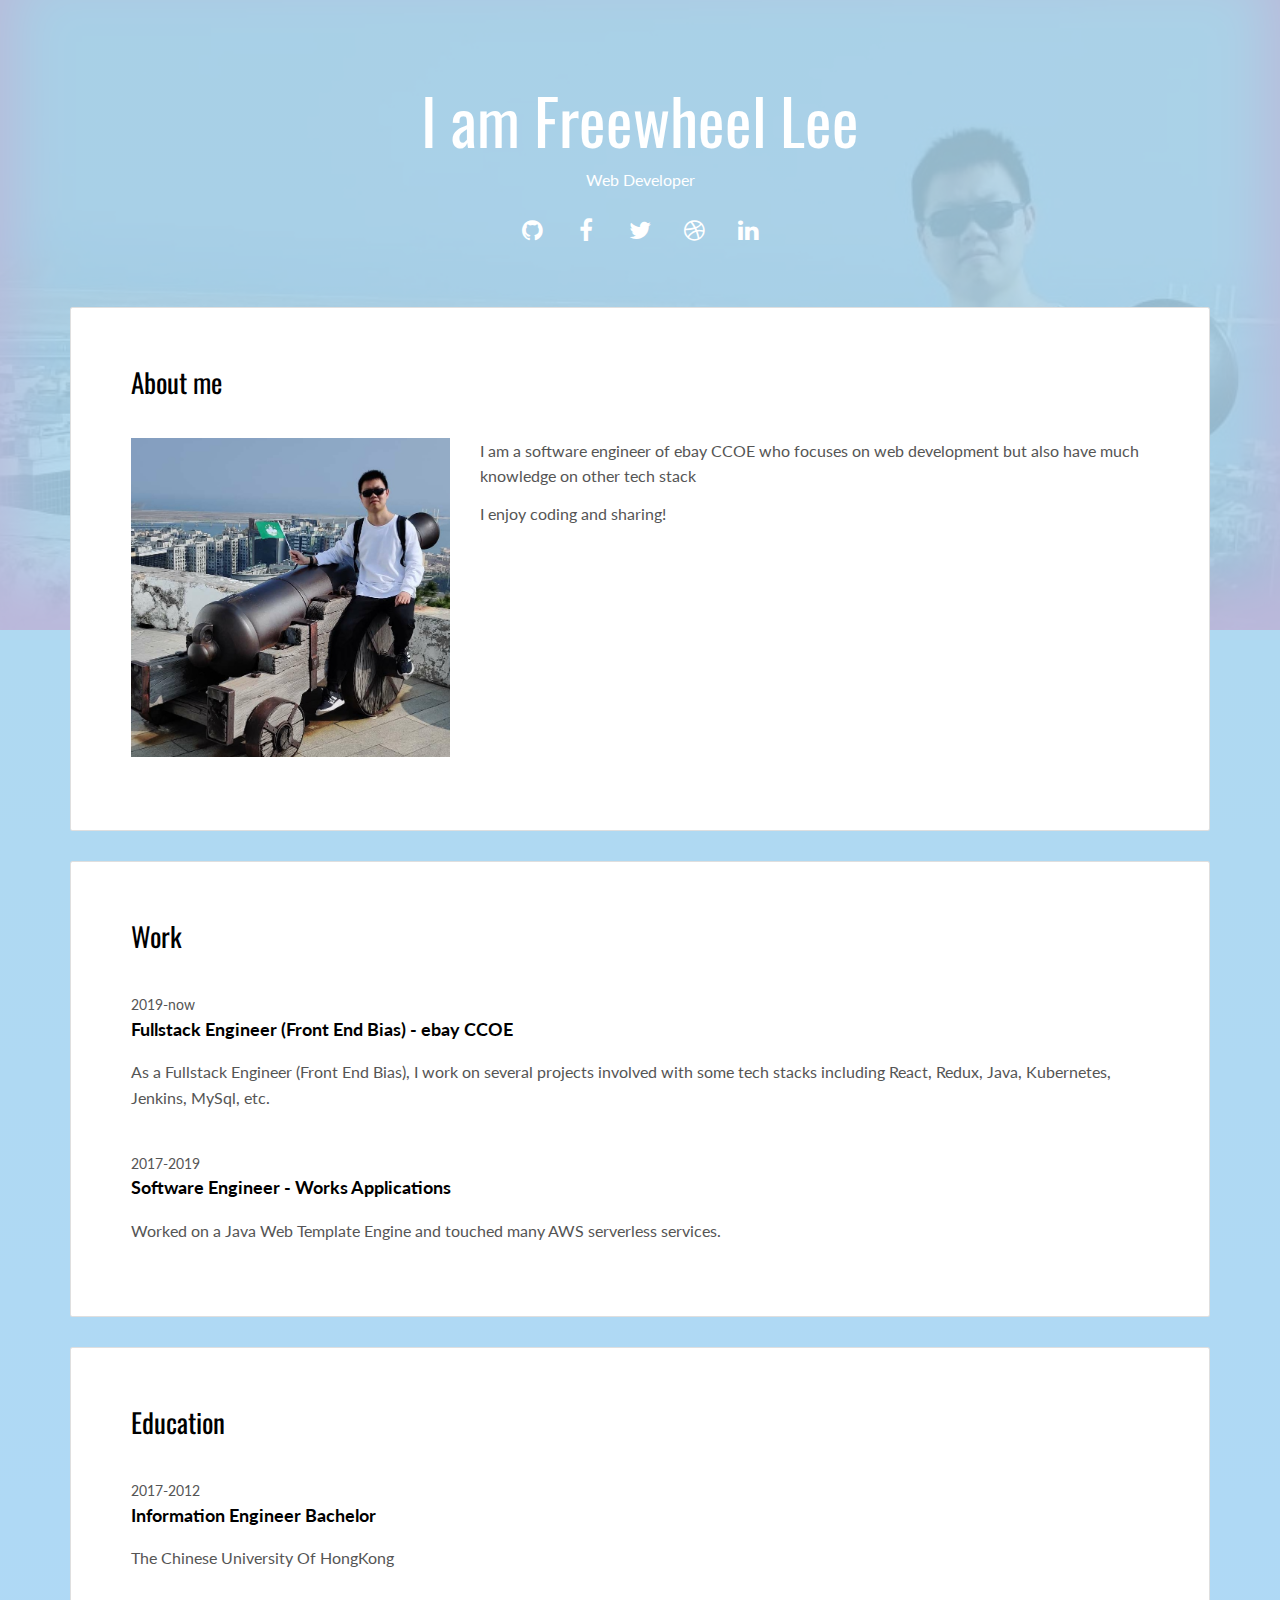
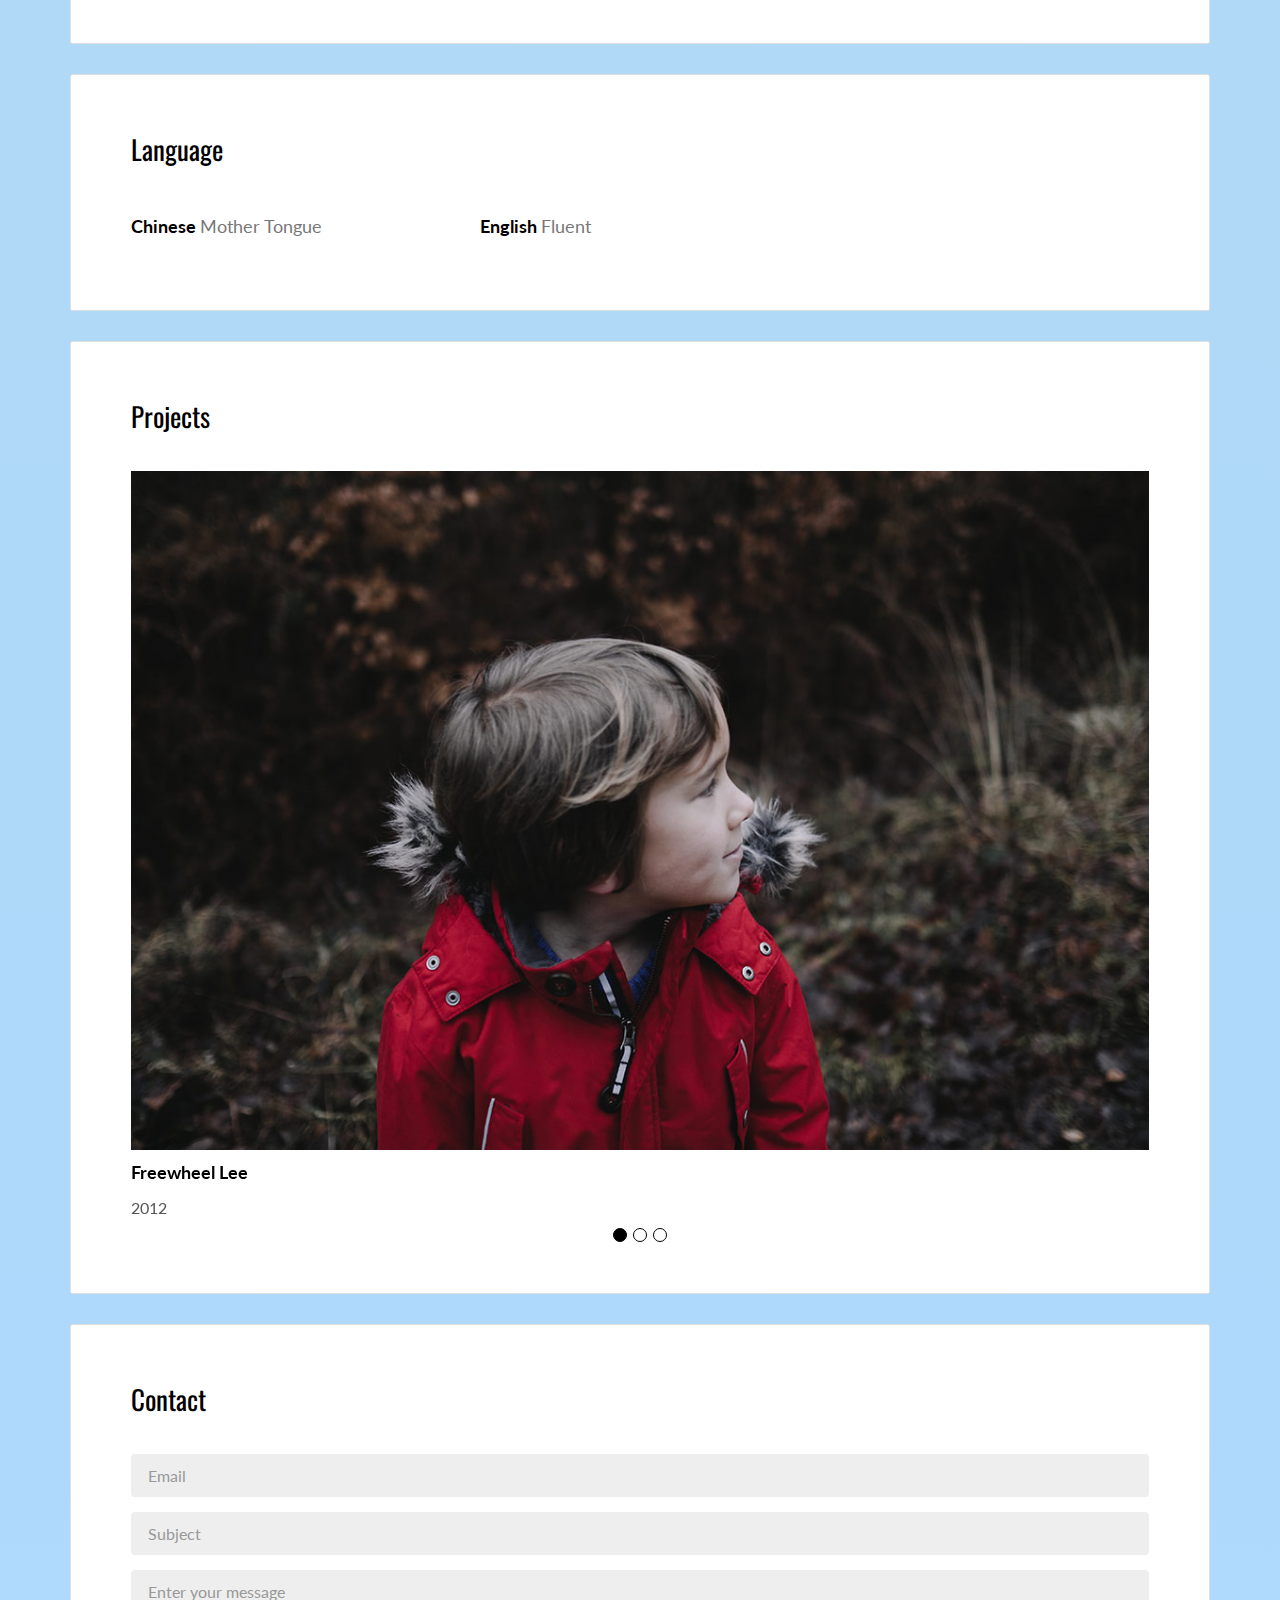
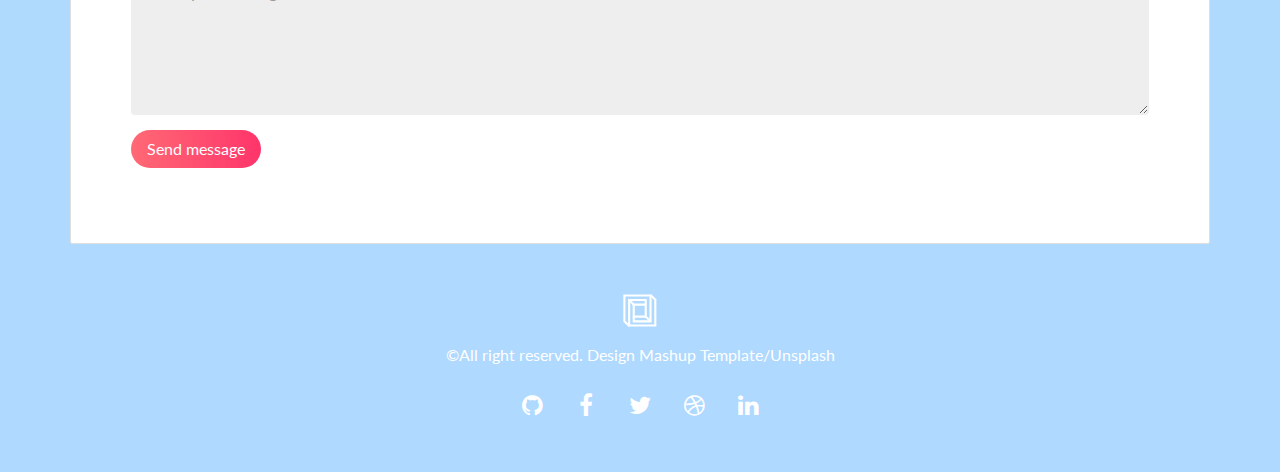
==== index.html @ faa3e353 "use new tempalte" ====
<!DOCTYPE html>
<html lang="en">

<head>
  <meta charset="UTF-8">
  <meta content="IE=edge" http-equiv="X-UA-Compatible">
  <meta content="width=device-width,initial-scale=1" name="viewport">
  <meta content="description" name="description">
  <meta name="google" content="notranslate" />

  <!-- Disable tap highlight on IE -->
  <meta name="msapplication-tap-highlight" content="no">

  <link rel="apple-touch-icon" sizes="180x180" href="assets/apple-icon-180x180.png">
  <link href="./assets/favicon.ico" rel="icon">

  <title>Freewheel Lee</title>

<link href="main.d8e0d294.css" rel="stylesheet"></head>

<body class="">

<!-- Add your content of header -->
<div class="background-color-layer" style="background-image: url('assets/images/img-01.jpg')"></div>
<main class="content-wrapper">
  <header class="white-text-container section-container">
    <div class="text-center">
      <h1>I am Freewheel Lee</h1>
      <p>Web Developer</p>
      <p>
        <a class="fa-icon fa-icon-2x" href="https://github.com/freewheel70" target="_blank" title="github">
          <i class="fa fa-github"></i>
        </a>
        <a class="fa-icon fa-icon-2x" href="https://facebook.com/" target="_blank" title="">
          <i class="fa fa-facebook"></i>
        </a>
        <a class="fa-icon fa-icon-2x" href="https://twitter.com/" target="_blank" title="">
          <i class="fa fa-twitter"></i>
        </a>
        <a class="fa-icon fa-icon-2x" href="https://dribbble.com/" target="_blank" title="">
          <i class="fa fa-dribbble"></i>
        </a>
        <a class="fa-icon fa-icon-2x" href="https://www.linkedin.com/" target="_blank" title="">
          <i class="fa fa-linkedin"></i>
        </a>
      </p>
    </div>
  </header>



<!-- Add your site or app content here -->

 <div class="container">
   <div class="row">
     <div class="col-xs-12">

        <div class="card">
          <div class="card-block">
            <h2>About me</h2>
            <div class="row">
              <div class="col-md-4">
                <p><img src="assets/images/img-01.jpg" class="img-responsive" alt=""></p>
              </div>
              <div class="col-md-8">

              <p>I am a software engineer of ebay CCOE who focuses on web development but also have much knowledge on other tech stack</p>
              <p>I enjoy coding and sharing!</p>

              </div>
            </div>
          </div>
        </div>

        <div class="card hide">
          <div class="card-block">
            <h2>Projects</h2>
            <div class="row">
              <div class="col-md-4">
                <img src="assets/images/img-02.jpg" class="img-responsive" alt="">
                <h3 class="h5">Amelia App</h3>
                <p>June 2017</p>
              </div>
              <div class="col-md-4">
                <img src="assets/images/img-03.jpg" class="img-responsive" alt="">
                <h3 class="h5">Portland</h3>
                <p>March 2017</p>
              </div>
              <div class="col-md-4">
                <img src="assets/images/img-04.jpg" class="img-responsive" alt="">
                <h3 class="h5">Denz for Nilon</h3>
                <p>Jan 2017</p>
              </div>
            </div>
          </div>
        </div>

        <div class="card">
          <div class="card-block">
            <h2>Work</h2>
            <div class="work-experience">
              <small class="date">2019-now</small>
              <h3 class="h5 date-title">Fullstack Engineer (Front End Bias) - <a href="https://www.ebayinc.com/" title="Ebay CCOE">ebay CCOE</a></h3>

              <p>As a Fullstack Engineer (Front End Bias), I work on several projects involved with some tech stacks including React, Redux, Java, Kubernetes, Jenkins, MySql, etc.</p>
            </div>

            <div class="work-experience">
              <small class="date">2017-2019</small>
              <h3 class="h5 date-title">Software Engineer - <a href="https://www.worksap.com/" title="">Works Applications</a></h3>

              <p>Worked on a Java Web Template Engine and touched many AWS serverless services.</p>
            </div>
          </div>
        </div>


        <div class="card">
          <div class="card-block">
            <h2>Education</h2>
            <div class="row">
              <div class="col-md-4">
                <div class="education-experience">
                  <small class="date">2017-2012</small>
                  <h3 class="h5 date-title">Information Engineer Bachelor</h3>
                  <p>The Chinese University Of HongKong</p>
                </div>
              </div>

            </div>
          </div>
        </div>

        <div class="card">
          <div class="card-block">
            <h2>Language</h2>
            <div class="row">
              <div class="col-md-4">
                <div class="language-experience">
                  <h3 class="h5">Chinese  <small>Mother Tongue</small></h3>
                </div>
              </div>
              <div class="col-md-4">
                <div class="language-experience">
                  <h3 class="h5">English  <small>Fluent</small></h3>
                </div>
              </div>
            </div>
          </div>
        </div>

        <div class="card">
          <div class="card-block">
            <h2>Projects</h2>
            <div id="carousel-example-generic" class="carousel slide" data-ride="carousel">


            <!-- Wrapper for slides -->
            <div class="carousel-inner" role="listbox">
              <div class="item active">
                <img src="assets/images/img-05.jpg" class="img-responsive" alt="...">
                <div class="carousel-caption">
                  <h3 class="h5">Freewheel Lee</h3>
                  <p>2012</p>
                </div>
              </div>
              <div class="item">
                <img src="assets/images/img-06.jpg" class="img-responsive" alt="...">
                <div class="carousel-caption">
                  <h3 class="h5">Freewheel Lee</h3>
                  <p>2017</p>
                </div>
              </div>

              <div class="item">
                <img src="assets/images/img-08.jpg" class="img-responsive" alt="...">
                <div class="carousel-caption">
                  <h3 class="h5">Freewheel Lee</h3>
                  <p>2019</p>
                </div>
              </div>
            </div>

            <!-- Indicators -->
            <ol class="carousel-indicators">
              <li data-target="#carousel-example-generic" data-slide-to="0" class="active"></li>
              <li data-target="#carousel-example-generic" data-slide-to="1"></li>
              <li data-target="#carousel-example-generic" data-slide-to="2"></li>
            </ol>

          </div>
          </div>
        </div>

        <div class="card hidden">
          <div class="card-block">
            <h2>Social Network</h2>
            <div class="row">
              <div class="col-md-3">
                <p class="social-buttons"><a href="https://twitter.com/" title=""><span class="social-round-icon fa-icon"><i class="fa fa-twitter"></i></span>None</a></p>
              </div>
              <div class="col-md-3">
                <p class="social-buttons"><a href="https://www.linkedin.com/" title=""><span class="social-round-icon fa-icon"><i class="fa fa-linkedin"></i></span>None</a></p>
              </div>
              <div class="col-md-3">
                <p class="social-buttons"><a href="https://dribbble.com/" title=""><span class="social-round-icon fa-icon"><i class="fa fa-dribbble"></i></span>None</a></p>
              </div>
            </div>
          </div>
        </div>

        <div class="card">
          <div class="card-block">
            <h2>Contact</h2>
            <form action="" class="reveal-content">
              <div class="form-group">
                <input type="email" class="form-control" id="email" placeholder="Email">
              </div>
              <div class="form-group">
                <input type="text" class="form-control" id="subject" placeholder="Subject">
              </div>
              <div class="form-group">
                <textarea class="form-control" rows="5" placeholder="Enter your message"></textarea>
              </div>
              <div class="form-group">
                <button type="submit" class=" btn btn-primary">Send message</button>
              </div>
            </form>
          </div>
        </div>

     </div>
   </div>
 </div>

</main>
<footer class="footer-container white-text-container text-center">
  <div class="container">
    <div class="row">
      <div class="col-xs-12">
        <p><img src="assets/images/mashup-icon.svg" alt=""></p>

        <p>©All right reserved. Design <a href="http://www.mashup-template.com/" title="Create website with free html template">Mashup Template</a>/<a href="https://unsplash.com/" title="Beautiful Free Images">Unsplash</a></p>
        <p>
          <a class="fa-icon fa-icon-2x" href="https://github.com/freewheel70" target="_blank" title="github">
            <i class="fa fa-github"></i>
          </a>
          <a class="fa-icon fa-icon-2x" href="https://facebook.com/" title="" target="_blank">
            <i class="fa fa-facebook"></i>
          </a>
          <a class="fa-icon fa-icon-2x" href="https://twitter.com/" title="" target="_blank">
            <i class="fa fa-twitter"></i>
          </a>
          <a class="fa-icon fa-icon-2x" href="https://dribbble.com/" title="" target="_blank">
            <i class="fa fa-dribbble"></i>
          </a>
          <a class="fa-icon fa-icon-2x" href="https://www.linkedin.com/" title="" target="_blank">
            <i class="fa fa-linkedin"></i>
          </a>
        </p>
      </div>
    </div>
  </div>
</footer>

<script>
  document.addEventListener("DOMContentLoaded", function (event) {
     scrollRevelation('.card');
  });
</script>
<!-- Google Analytics: change UA-XXXXX-X to be your site's ID

<script>
  (function (i, s, o, g, r, a, m) {
    i['GoogleAnalyticsObject'] = r; i[r] = i[r] || function () {
      (i[r].q = i[r].q || []).push(arguments)
    }, i[r].l = 1 * new Date(); a = s.createElement(o),
      m = s.getElementsByTagName(o)[0]; a.async = 1; a.src = g; m.parentNode.insertBefore(a, m)
  })(window, document, 'script', '//www.google-analytics.com/analytics.js', 'ga');
  ga('create', 'UA-XXXXX-X', 'auto');
  ga('send', 'pageview');
</script>

--><script type="text/javascript" src="main.bc58148c.js"></script></body>

</html>
---- main.d8e0d294.css ----
@import url(https://fonts.googleapis.com/css?family=Lato:400,700|Oswald);
@import url(https://maxcdn.bootstrapcdn.com/font-awesome/4.7.0/css/font-awesome.min.css);

/*!
 * Bootstrap v3.3.7 (http://getbootstrap.com)
 * Copyright 2011-2016 Twitter, Inc.
 * Licensed under MIT (https://github.com/twbs/bootstrap/blob/master/LICENSE)
 */
/*! normalize.css v3.0.3 | MIT License | github.com/necolas/normalize.css */
html {
    font-family: sans-serif;
    -ms-text-size-adjust: 100%;
    -webkit-text-size-adjust: 100%
}

body {
    margin: 0
}

article, aside, details, figcaption, figure, footer, header, hgroup, main, menu, nav, section, summary {
    display: block
}

audio, canvas, progress, video {
    display: inline-block;
    vertical-align: baseline
}

audio:not([controls]) {
    display: none;
    height: 0
}

[hidden], template {
    display: none
}

a {
    background-color: transparent
}

a:active, a:hover {
    outline: 0
}

abbr[title] {
    border-bottom: 1px dotted
}

b, strong {
    font-weight: 700
}

dfn {
    font-style: italic
}

h1 {
    font-size: 2em;
    margin: .67em 0
}

mark {
    background: #ff0;
    color: #000
}

small {
    font-size: 80%
}

sub, sup {
    font-size: 75%;
    line-height: 0;
    position: relative;
    vertical-align: baseline
}

sup {
    top: -.5em
}

sub {
    bottom: -.25em
}

img {
    border: 0
}

svg:not(:root) {
    overflow: hidden
}

figure {
    margin: 1em 40px
}

hr {
    box-sizing: content-box;
    height: 0
}

pre {
    overflow: auto
}

code, kbd, pre, samp {
    font-family: monospace, monospace;
    font-size: 1em
}

button, input, optgroup, select, textarea {
    color: inherit;
    font: inherit;
    margin: 0
}

button {
    overflow: visible
}

button, select {
    text-transform: none
}

button, html input[type=button], input[type=reset], input[type=submit] {
    -webkit-appearance: button;
    cursor: pointer
}

button[disabled], html input[disabled] {
    cursor: default
}

button::-moz-focus-inner, input::-moz-focus-inner {
    border: 0;
    padding: 0
}

input {
    line-height: normal
}

input[type=checkbox], input[type=radio] {
    box-sizing: border-box;
    padding: 0
}

input[type=number]::-webkit-inner-spin-button, input[type=number]::-webkit-outer-spin-button {
    height: auto
}

input[type=search] {
    -webkit-appearance: textfield;
    box-sizing: content-box
}

input[type=search]::-webkit-search-cancel-button, input[type=search]::-webkit-search-decoration {
    -webkit-appearance: none
}

fieldset {
    border: 1px solid silver;
    margin: 0 2px;
    padding: .35em .625em .75em
}

textarea {
    overflow: auto
}

optgroup {
    font-weight: 700
}

table {
    border-collapse: collapse;
    border-spacing: 0
}

td, th {
    padding: 0
}

/*! Source: https://github.com/h5bp/html5-boilerplate/blob/master/src/css/main.css */
@media print {
    *, :after, :before {
        background: transparent !important;
        color: #000 !important;
        box-shadow: none !important;
        text-shadow: none !important
    }

    a, a:visited {
        text-decoration: underline
    }

    a[href]:after {
        content: " (" attr(href) ")"
    }

    abbr[title]:after {
        content: " (" attr(title) ")"
    }

    a[href^="#"]:after, a[href^="javascript:"]:after {
        content: ""
    }

    blockquote, pre {
        border: 1px solid #999;
        page-break-inside: avoid
    }

    thead {
        display: table-header-group
    }

    img, tr {
        page-break-inside: avoid
    }

    img {
        max-width: 100% !important
    }

    h2, h3, p {
        orphans: 3;
        widows: 3
    }

    h2, h3 {
        page-break-after: avoid
    }

    .navbar {
        display: none
    }

    .btn > .caret, .dropup > .btn > .caret {
        border-top-color: #000 !important
    }

    .label {
        border: 1px solid #000
    }

    .table {
        border-collapse: collapse !important
    }

    .table td, .table th {
        background-color: #fff !important
    }

    .table-bordered td, .table-bordered th {
        border: 1px solid #ddd !important
    }
}

*, :after, :before {
    -webkit-box-sizing: border-box;
    -moz-box-sizing: border-box;
    box-sizing: border-box
}

html {
    font-size: 10px;
    -webkit-tap-highlight-color: transparent
}

body {
    font-family: Lato, Helvetica, Arial, sans-serif;
    font-size: 16px;
    line-height: 1.58;
    color: #555;
    background-color: #fff
}

button, input, select, textarea {
    font-family: inherit;
    font-size: inherit;
    line-height: inherit
}

a {
    color: #ff0060;
    text-decoration: none
}

a:focus, a:hover {
    color: #b30043;
    text-decoration: underline
}

a:focus {
    outline: 5px auto -webkit-focus-ring-color;
    outline-offset: -2px
}

figure {
    margin: 0
}

img {
    vertical-align: middle
}

.img-responsive {
    display: block;
    max-width: 100%;
    height: auto
}

.img-rounded {
    border-radius: 6px
}

.img-thumbnail {
    padding: 4px;
    line-height: 1.58;
    background-color: #fff;
    border: 1px solid #ddd;
    border-radius: 4px;
    -webkit-transition: all .2s ease-in-out;
    -o-transition: all .2s ease-in-out;
    transition: all .2s ease-in-out;
    display: inline-block;
    max-width: 100%;
    height: auto
}

.img-circle {
    border-radius: 50%
}

hr {
    margin-top: 25px;
    margin-bottom: 25px;
    border: 0;
    border-top: 1px solid #eee
}

.sr-only {
    position: absolute;
    width: 1px;
    height: 1px;
    margin: -1px;
    padding: 0;
    overflow: hidden;
    clip: rect(0, 0, 0, 0);
    border: 0
}

.sr-only-focusable:active, .sr-only-focusable:focus {
    position: static;
    width: auto;
    height: auto;
    margin: 0;
    overflow: visible;
    clip: auto
}

[role=button] {
    cursor: pointer
}

.h1, .h2, .h3, .h4, .h5, .h6, h1, h2, h3, h4, h5, h6 {
    font-family: Oswald, Helvetica, Arial, sans-serif;
    font-weight: 400;
    line-height: 1.1;
    color: #000
}

.h1 .small, .h1 small, .h2 .small, .h2 small, .h3 .small, .h3 small, .h4 .small, .h4 small, .h5 .small, .h5 small, .h6 .small, .h6 small, h1 .small, h1 small, h2 .small, h2 small, h3 .small, h3 small, h4 .small, h4 small, h5 .small, h5 small, h6 .small, h6 small {
    font-weight: 400;
    line-height: 1;
    color: #777
}

.h1, .h2, .h3, h1, h2, h3 {
    margin-top: 25px;
    margin-bottom: 12.5px
}

.h1 .small, .h1 small, .h2 .small, .h2 small, .h3 .small, .h3 small, h1 .small, h1 small, h2 .small, h2 small, h3 .small, h3 small {
    font-size: 65%
}

.h4, .h5, .h6, h4, h5, h6 {
    margin-top: 12.5px;
    margin-bottom: 12.5px
}

.h4 .small, .h4 small, .h5 .small, .h5 small, .h6 .small, .h6 small, h4 .small, h4 small, h5 .small, h5 small, h6 .small, h6 small {
    font-size: 75%
}

.h1, h1 {
    font-size: 63px
}

.h2, h2 {
    font-size: 27px
}

.h3, .h4, h3, h4 {
    font-size: 20px
}

.h5, h5 {
    font-size: 18px
}

.h6, h6 {
    font-size: 14px
}

p {
    margin: 0 0 12.5px
}

.lead {
    margin-bottom: 25px;
    font-size: 18px;
    font-weight: 300;
    line-height: 1.4
}

@media (min-width: 768px) {
    .lead {
        font-size: 24px
    }
}

.small, small {
    font-size: 87%
}

.mark, mark {
    background-color: #fcf8e3;
    padding: .2em
}

.text-left {
    text-align: left
}

.text-right {
    text-align: right
}

.text-center {
    text-align: center
}

.text-justify {
    text-align: justify
}

.text-nowrap {
    white-space: nowrap
}

.text-lowercase {
    text-transform: lowercase
}

.initialism, .text-uppercase {
    text-transform: uppercase
}

.text-capitalize {
    text-transform: capitalize
}

.text-muted {
    color: #777
}

.text-primary {
    color: #ff0060
}

a.text-primary:focus, a.text-primary:hover {
    color: #cc004d
}

.text-success {
    color: #fff
}

a.text-success:focus, a.text-success:hover {
    color: #e6e6e6
}

.text-info {
    color: #31708f
}

a.text-info:focus, a.text-info:hover {
    color: #245269
}

.text-warning {
    color: #8a6d3b
}

a.text-warning:focus, a.text-warning:hover {
    color: #66512c
}

.text-danger {
    color: #fff
}

a.text-danger:focus, a.text-danger:hover {
    color: #e6e6e6
}

.bg-primary {
    color: #fff;
    background-color: #ff0099
}

a.bg-primary:focus, a.bg-primary:hover {
    background-color: #cc004d
}

.bg-success {
    background-color: #87e329
}

a.bg-success:focus, a.bg-success:hover {
    background-color: #6dc019
}

.bg-info {
    background-color: #d9edf7
}

a.bg-info:focus, a.bg-info:hover {
    background-color: #afd9ee
}

.bg-warning {
    background-color: #fcf8e3
}

a.bg-warning:focus, a.bg-warning:hover {
    background-color: #f7ecb5
}

.bg-danger {
    background-color: #ff2c74
}

a.bg-danger:focus, a.bg-danger:hover {
    background-color: #f80055
}

.page-header {
    padding-bottom: 11.5px;
    margin: 50px 0 25px;
    border-bottom: 1px solid #eee
}

ol, ul {
    margin-top: 0;
    margin-bottom: 12.5px
}

ol ol, ol ul, ul ol, ul ul {
    margin-bottom: 0
}

.list-inline, .list-unstyled {
    padding-left: 0;
    list-style: none
}

.list-inline {
    margin-left: -5px
}

.list-inline > li {
    display: inline-block;
    padding-left: 5px;
    padding-right: 5px
}

dl {
    margin-top: 0;
    margin-bottom: 25px
}

dd, dt {
    line-height: 1.58
}

dt {
    font-weight: 700
}

dd {
    margin-left: 0
}

.dl-horizontal dd:after, .dl-horizontal dd:before {
    content: " ";
    display: table
}

.dl-horizontal dd:after {
    clear: both
}

@media (min-width: 768px) {
    .dl-horizontal dt {
        float: left;
        width: 160px;
        clear: left;
        text-align: right;
        overflow: hidden;
        text-overflow: ellipsis;
        white-space: nowrap
    }

    .dl-horizontal dd {
        margin-left: 180px
    }
}

abbr[data-original-title], abbr[title] {
    cursor: help;
    border-bottom: 1px dotted #777
}

.initialism {
    font-size: 90%
}

blockquote {
    padding: 12.5px 25px;
    margin: 0 0 25px;
    font-size: 20px;
    border-left: 5px solid #eee
}

blockquote ol:last-child, blockquote p:last-child, blockquote ul:last-child {
    margin-bottom: 0
}

blockquote .small, blockquote footer, blockquote small {
    display: block;
    font-size: 80%;
    line-height: 1.58;
    color: #777
}

blockquote .small:before, blockquote footer:before, blockquote small:before {
    content: "\2014   \A0"
}

.blockquote-reverse, blockquote.pull-right {
    padding-right: 15px;
    padding-left: 0;
    border-right: 5px solid #eee;
    border-left: 0;
    text-align: right
}

.blockquote-reverse .small:before, .blockquote-reverse footer:before, .blockquote-reverse small:before, blockquote.pull-right .small:before, blockquote.pull-right footer:before, blockquote.pull-right small:before {
    content: ""
}

.blockquote-reverse .small:after, .blockquote-reverse footer:after, .blockquote-reverse small:after, blockquote.pull-right .small:after, blockquote.pull-right footer:after, blockquote.pull-right small:after {
    content: "\A0   \2014"
}

address {
    margin-bottom: 25px;
    font-style: normal;
    line-height: 1.58
}

code, kbd, pre, samp {
    font-family: Menlo, Monaco, Consolas, Courier New, monospace
}

code {
    color: #c7254e;
    background-color: #f9f2f4;
    border-radius: 4px
}

code, kbd {
    padding: 2px 4px;
    font-size: 90%
}

kbd {
    color: #fff;
    background-color: #333;
    border-radius: 3px;
    box-shadow: inset 0 -1px 0 rgba(0, 0, 0, .25)
}

kbd kbd {
    padding: 0;
    font-size: 100%;
    font-weight: 700;
    box-shadow: none
}

pre {
    display: block;
    padding: 12px;
    margin: 0 0 12.5px;
    font-size: 15px;
    line-height: 1.58;
    word-break: break-all;
    word-wrap: break-word;
    color: #333;
    background-color: #f5f5f5;
    border: 1px solid #ccc;
    border-radius: 4px
}

pre code {
    padding: 0;
    font-size: inherit;
    color: inherit;
    white-space: pre-wrap;
    background-color: transparent;
    border-radius: 0
}

.pre-scrollable {
    max-height: 340px;
    overflow-y: scroll
}

.container {
    margin-right: auto;
    margin-left: auto;
    padding-left: 15px;
    padding-right: 15px
}

.container:after, .container:before {
    content: " ";
    display: table
}

.container:after {
    clear: both
}

@media (min-width: 768px) {
    .container {
        width: 750px
    }
}

@media (min-width: 992px) {
    .container {
        width: 970px
    }
}

@media (min-width: 1200px) {
    .container {
        width: 1170px
    }
}

.container-fluid {
    margin-right: auto;
    margin-left: auto;
    padding-left: 15px;
    padding-right: 15px
}

.container-fluid:after, .container-fluid:before {
    content: " ";
    display: table
}

.container-fluid:after {
    clear: both
}

.row {
    margin-left: -15px;
    margin-right: -15px
}

.row:after, .row:before {
    content: " ";
    display: table
}

.row:after {
    clear: both
}

.col-lg-1, .col-lg-2, .col-lg-3, .col-lg-4, .col-lg-5, .col-lg-6, .col-lg-7, .col-lg-8, .col-lg-9, .col-lg-10, .col-lg-11, .col-lg-12, .col-md-1, .col-md-2, .col-md-3, .col-md-4, .col-md-5, .col-md-6, .col-md-7, .col-md-8, .col-md-9, .col-md-10, .col-md-11, .col-md-12, .col-sm-1, .col-sm-2, .col-sm-3, .col-sm-4, .col-sm-5, .col-sm-6, .col-sm-7, .col-sm-8, .col-sm-9, .col-sm-10, .col-sm-11, .col-sm-12, .col-xs-1, .col-xs-2, .col-xs-3, .col-xs-4, .col-xs-5, .col-xs-6, .col-xs-7, .col-xs-8, .col-xs-9, .col-xs-10, .col-xs-11, .col-xs-12 {
    position: relative;
    min-height: 1px;
    padding-left: 15px;
    padding-right: 15px
}

.col-xs-1, .col-xs-2, .col-xs-3, .col-xs-4, .col-xs-5, .col-xs-6, .col-xs-7, .col-xs-8, .col-xs-9, .col-xs-10, .col-xs-11, .col-xs-12 {
    float: left
}

.col-xs-1 {
    width: 8.33333%
}

.col-xs-2 {
    width: 16.66667%
}

.col-xs-3 {
    width: 25%
}

.col-xs-4 {
    width: 33.33333%
}

.col-xs-5 {
    width: 41.66667%
}

.col-xs-6 {
    width: 50%
}

.col-xs-7 {
    width: 58.33333%
}

.col-xs-8 {
    width: 66.66667%
}

.col-xs-9 {
    width: 75%
}

.col-xs-10 {
    width: 83.33333%
}

.col-xs-11 {
    width: 91.66667%
}

.col-xs-12 {
    width: 100%
}

.col-xs-pull-0 {
    right: auto
}

.col-xs-pull-1 {
    right: 8.33333%
}

.col-xs-pull-2 {
    right: 16.66667%
}

.col-xs-pull-3 {
    right: 25%
}

.col-xs-pull-4 {
    right: 33.33333%
}

.col-xs-pull-5 {
    right: 41.66667%
}

.col-xs-pull-6 {
    right: 50%
}

.col-xs-pull-7 {
    right: 58.33333%
}

.col-xs-pull-8 {
    right: 66.66667%
}

.col-xs-pull-9 {
    right: 75%
}

.col-xs-pull-10 {
    right: 83.33333%
}

.col-xs-pull-11 {
    right: 91.66667%
}

.col-xs-pull-12 {
    right: 100%
}

.col-xs-push-0 {
    left: auto
}

.col-xs-push-1 {
    left: 8.33333%
}

.col-xs-push-2 {
    left: 16.66667%
}

.col-xs-push-3 {
    left: 25%
}

.col-xs-push-4 {
    left: 33.33333%
}

.col-xs-push-5 {
    left: 41.66667%
}

.col-xs-push-6 {
    left: 50%
}

.col-xs-push-7 {
    left: 58.33333%
}

.col-xs-push-8 {
    left: 66.66667%
}

.col-xs-push-9 {
    left: 75%
}

.col-xs-push-10 {
    left: 83.33333%
}

.col-xs-push-11 {
    left: 91.66667%
}

.col-xs-push-12 {
    left: 100%
}

.col-xs-offset-0 {
    margin-left: 0
}

.col-xs-offset-1 {
    margin-left: 8.33333%
}

.col-xs-offset-2 {
    margin-left: 16.66667%
}

.col-xs-offset-3 {
    margin-left: 25%
}

.col-xs-offset-4 {
    margin-left: 33.33333%
}

.col-xs-offset-5 {
    margin-left: 41.66667%
}

.col-xs-offset-6 {
    margin-left: 50%
}

.col-xs-offset-7 {
    margin-left: 58.33333%
}

.col-xs-offset-8 {
    margin-left: 66.66667%
}

.col-xs-offset-9 {
    margin-left: 75%
}

.col-xs-offset-10 {
    margin-left: 83.33333%
}

.col-xs-offset-11 {
    margin-left: 91.66667%
}

.col-xs-offset-12 {
    margin-left: 100%
}

@media (min-width: 768px) {
    .col-sm-1, .col-sm-2, .col-sm-3, .col-sm-4, .col-sm-5, .col-sm-6, .col-sm-7, .col-sm-8, .col-sm-9, .col-sm-10, .col-sm-11, .col-sm-12 {
        float: left
    }

    .col-sm-1 {
        width: 8.33333%
    }

    .col-sm-2 {
        width: 16.66667%
    }

    .col-sm-3 {
        width: 25%
    }

    .col-sm-4 {
        width: 33.33333%
    }

    .col-sm-5 {
        width: 41.66667%
    }

    .col-sm-6 {
        width: 50%
    }

    .col-sm-7 {
        width: 58.33333%
    }

    .col-sm-8 {
        width: 66.66667%
    }

    .col-sm-9 {
        width: 75%
    }

    .col-sm-10 {
        width: 83.33333%
    }

    .col-sm-11 {
        width: 91.66667%
    }

    .col-sm-12 {
        width: 100%
    }

    .col-sm-pull-0 {
        right: auto
    }

    .col-sm-pull-1 {
        right: 8.33333%
    }

    .col-sm-pull-2 {
        right: 16.66667%
    }

    .col-sm-pull-3 {
        right: 25%
    }

    .col-sm-pull-4 {
        right: 33.33333%
    }

    .col-sm-pull-5 {
        right: 41.66667%
    }

    .col-sm-pull-6 {
        right: 50%
    }

    .col-sm-pull-7 {
        right: 58.33333%
    }

    .col-sm-pull-8 {
        right: 66.66667%
    }

    .col-sm-pull-9 {
        right: 75%
    }

    .col-sm-pull-10 {
        right: 83.33333%
    }

    .col-sm-pull-11 {
        right: 91.66667%
    }

    .col-sm-pull-12 {
        right: 100%
    }

    .col-sm-push-0 {
        left: auto
    }

    .col-sm-push-1 {
        left: 8.33333%
    }

    .col-sm-push-2 {
        left: 16.66667%
    }

    .col-sm-push-3 {
        left: 25%
    }

    .col-sm-push-4 {
        left: 33.33333%
    }

    .col-sm-push-5 {
        left: 41.66667%
    }

    .col-sm-push-6 {
        left: 50%
    }

    .col-sm-push-7 {
        left: 58.33333%
    }

    .col-sm-push-8 {
        left: 66.66667%
    }

    .col-sm-push-9 {
        left: 75%
    }

    .col-sm-push-10 {
        left: 83.33333%
    }

    .col-sm-push-11 {
        left: 91.66667%
    }

    .col-sm-push-12 {
        left: 100%
    }

    .col-sm-offset-0 {
        margin-left: 0
    }

    .col-sm-offset-1 {
        margin-left: 8.33333%
    }

    .col-sm-offset-2 {
        margin-left: 16.66667%
    }

    .col-sm-offset-3 {
        margin-left: 25%
    }

    .col-sm-offset-4 {
        margin-left: 33.33333%
    }

    .col-sm-offset-5 {
        margin-left: 41.66667%
    }

    .col-sm-offset-6 {
        margin-left: 50%
    }

    .col-sm-offset-7 {
        margin-left: 58.33333%
    }

    .col-sm-offset-8 {
        margin-left: 66.66667%
    }

    .col-sm-offset-9 {
        margin-left: 75%
    }

    .col-sm-offset-10 {
        margin-left: 83.33333%
    }

    .col-sm-offset-11 {
        margin-left: 91.66667%
    }

    .col-sm-offset-12 {
        margin-left: 100%
    }
}

@media (min-width: 992px) {
    .col-md-1, .col-md-2, .col-md-3, .col-md-4, .col-md-5, .col-md-6, .col-md-7, .col-md-8, .col-md-9, .col-md-10, .col-md-11, .col-md-12 {
        float: left
    }

    .col-md-1 {
        width: 8.33333%
    }

    .col-md-2 {
        width: 16.66667%
    }

    .col-md-3 {
        width: 25%
    }

    .col-md-4 {
        width: 33.33333%
    }

    .col-md-5 {
        width: 41.66667%
    }

    .col-md-6 {
        width: 50%
    }

    .col-md-7 {
        width: 58.33333%
    }

    .col-md-8 {
        width: 66.66667%
    }

    .col-md-9 {
        width: 75%
    }

    .col-md-10 {
        width: 83.33333%
    }

    .col-md-11 {
        width: 91.66667%
    }

    .col-md-12 {
        width: 100%
    }

    .col-md-pull-0 {
        right: auto
    }

    .col-md-pull-1 {
        right: 8.33333%
    }

    .col-md-pull-2 {
        right: 16.66667%
    }

    .col-md-pull-3 {
        right: 25%
    }

    .col-md-pull-4 {
        right: 33.33333%
    }

    .col-md-pull-5 {
        right: 41.66667%
    }

    .col-md-pull-6 {
        right: 50%
    }

    .col-md-pull-7 {
        right: 58.33333%
    }

    .col-md-pull-8 {
        right: 66.66667%
    }

    .col-md-pull-9 {
        right: 75%
    }

    .col-md-pull-10 {
        right: 83.33333%
    }

    .col-md-pull-11 {
        right: 91.66667%
    }

    .col-md-pull-12 {
        right: 100%
    }

    .col-md-push-0 {
        left: auto
    }

    .col-md-push-1 {
        left: 8.33333%
    }

    .col-md-push-2 {
        left: 16.66667%
    }

    .col-md-push-3 {
        left: 25%
    }

    .col-md-push-4 {
        left: 33.33333%
    }

    .col-md-push-5 {
        left: 41.66667%
    }

    .col-md-push-6 {
        left: 50%
    }

    .col-md-push-7 {
        left: 58.33333%
    }

    .col-md-push-8 {
        left: 66.66667%
    }

    .col-md-push-9 {
        left: 75%
    }

    .col-md-push-10 {
        left: 83.33333%
    }

    .col-md-push-11 {
        left: 91.66667%
    }

    .col-md-push-12 {
        left: 100%
    }

    .col-md-offset-0 {
        margin-left: 0
    }

    .col-md-offset-1 {
        margin-left: 8.33333%
    }

    .col-md-offset-2 {
        margin-left: 16.66667%
    }

    .col-md-offset-3 {
        margin-left: 25%
    }

    .col-md-offset-4 {
        margin-left: 33.33333%
    }

    .col-md-offset-5 {
        margin-left: 41.66667%
    }

    .col-md-offset-6 {
        margin-left: 50%
    }

    .col-md-offset-7 {
        margin-left: 58.33333%
    }

    .col-md-offset-8 {
        margin-left: 66.66667%
    }

    .col-md-offset-9 {
        margin-left: 75%
    }

    .col-md-offset-10 {
        margin-left: 83.33333%
    }

    .col-md-offset-11 {
        margin-left: 91.66667%
    }

    .col-md-offset-12 {
        margin-left: 100%
    }
}

@media (min-width: 1200px) {
    .col-lg-1, .col-lg-2, .col-lg-3, .col-lg-4, .col-lg-5, .col-lg-6, .col-lg-7, .col-lg-8, .col-lg-9, .col-lg-10, .col-lg-11, .col-lg-12 {
        float: left
    }

    .col-lg-1 {
        width: 8.33333%
    }

    .col-lg-2 {
        width: 16.66667%
    }

    .col-lg-3 {
        width: 25%
    }

    .col-lg-4 {
        width: 33.33333%
    }

    .col-lg-5 {
        width: 41.66667%
    }

    .col-lg-6 {
        width: 50%
    }

    .col-lg-7 {
        width: 58.33333%
    }

    .col-lg-8 {
        width: 66.66667%
    }

    .col-lg-9 {
        width: 75%
    }

    .col-lg-10 {
        width: 83.33333%
    }

    .col-lg-11 {
        width: 91.66667%
    }

    .col-lg-12 {
        width: 100%
    }

    .col-lg-pull-0 {
        right: auto
    }

    .col-lg-pull-1 {
        right: 8.33333%
    }

    .col-lg-pull-2 {
        right: 16.66667%
    }

    .col-lg-pull-3 {
        right: 25%
    }

    .col-lg-pull-4 {
        right: 33.33333%
    }

    .col-lg-pull-5 {
        right: 41.66667%
    }

    .col-lg-pull-6 {
        right: 50%
    }

    .col-lg-pull-7 {
        right: 58.33333%
    }

    .col-lg-pull-8 {
        right: 66.66667%
    }

    .col-lg-pull-9 {
        right: 75%
    }

    .col-lg-pull-10 {
        right: 83.33333%
    }

    .col-lg-pull-11 {
        right: 91.66667%
    }

    .col-lg-pull-12 {
        right: 100%
    }

    .col-lg-push-0 {
        left: auto
    }

    .col-lg-push-1 {
        left: 8.33333%
    }

    .col-lg-push-2 {
        left: 16.66667%
    }

    .col-lg-push-3 {
        left: 25%
    }

    .col-lg-push-4 {
        left: 33.33333%
    }

    .col-lg-push-5 {
        left: 41.66667%
    }

    .col-lg-push-6 {
        left: 50%
    }

    .col-lg-push-7 {
        left: 58.33333%
    }

    .col-lg-push-8 {
        left: 66.66667%
    }

    .col-lg-push-9 {
        left: 75%
    }

    .col-lg-push-10 {
        left: 83.33333%
    }

    .col-lg-push-11 {
        left: 91.66667%
    }

    .col-lg-push-12 {
        left: 100%
    }

    .col-lg-offset-0 {
        margin-left: 0
    }

    .col-lg-offset-1 {
        margin-left: 8.33333%
    }

    .col-lg-offset-2 {
        margin-left: 16.66667%
    }

    .col-lg-offset-3 {
        margin-left: 25%
    }

    .col-lg-offset-4 {
        margin-left: 33.33333%
    }

    .col-lg-offset-5 {
        margin-left: 41.66667%
    }

    .col-lg-offset-6 {
        margin-left: 50%
    }

    .col-lg-offset-7 {
        margin-left: 58.33333%
    }

    .col-lg-offset-8 {
        margin-left: 66.66667%
    }

    .col-lg-offset-9 {
        margin-left: 75%
    }

    .col-lg-offset-10 {
        margin-left: 83.33333%
    }

    .col-lg-offset-11 {
        margin-left: 91.66667%
    }

    .col-lg-offset-12 {
        margin-left: 100%
    }
}

table {
    background-color: transparent
}

caption {
    padding-top: 8px;
    padding-bottom: 8px;
    color: #777
}

caption, th {
    text-align: left
}

.table {
    width: 100%;
    max-width: 100%;
    margin-bottom: 25px
}

.table > tbody > tr > td, .table > tbody > tr > th, .table > tfoot > tr > td, .table > tfoot > tr > th, .table > thead > tr > td, .table > thead > tr > th {
    padding: 8px;
    line-height: 1.58;
    vertical-align: top;
    border-top: 1px solid #ddd
}

.table > thead > tr > th {
    vertical-align: bottom;
    border-bottom: 2px solid #ddd
}

.table > caption + thead > tr:first-child > td, .table > caption + thead > tr:first-child > th, .table > colgroup + thead > tr:first-child > td, .table > colgroup + thead > tr:first-child > th, .table > thead:first-child > tr:first-child > td, .table > thead:first-child > tr:first-child > th {
    border-top: 0
}

.table > tbody + tbody {
    border-top: 2px solid #ddd
}

.table .table {
    background-color: #fff
}

.table-condensed > tbody > tr > td, .table-condensed > tbody > tr > th, .table-condensed > tfoot > tr > td, .table-condensed > tfoot > tr > th, .table-condensed > thead > tr > td, .table-condensed > thead > tr > th {
    padding: 5px
}

.table-bordered, .table-bordered > tbody > tr > td, .table-bordered > tbody > tr > th, .table-bordered > tfoot > tr > td, .table-bordered > tfoot > tr > th, .table-bordered > thead > tr > td, .table-bordered > thead > tr > th {
    border: 1px solid #ddd
}

.table-bordered > thead > tr > td, .table-bordered > thead > tr > th {
    border-bottom-width: 2px
}

.table-striped > tbody > tr:nth-of-type(odd) {
    background-color: #f9f9f9
}

.table-hover > tbody > tr:hover {
    background-color: #f5f5f5
}

table col[class*=col-] {
    position: static;
    float: none;
    display: table-column
}

table td[class*=col-], table th[class*=col-] {
    position: static;
    float: none;
    display: table-cell
}

.table > tbody > tr.active > td, .table > tbody > tr.active > th, .table > tbody > tr > td.active, .table > tbody > tr > th.active, .table > tfoot > tr.active > td, .table > tfoot > tr.active > th, .table > tfoot > tr > td.active, .table > tfoot > tr > th.active, .table > thead > tr.active > td, .table > thead > tr.active > th, .table > thead > tr > td.active, .table > thead > tr > th.active {
    background-color: #f5f5f5
}

.table-hover > tbody > tr.active:hover > td, .table-hover > tbody > tr.active:hover > th, .table-hover > tbody > tr:hover > .active, .table-hover > tbody > tr > td.active:hover, .table-hover > tbody > tr > th.active:hover {
    background-color: #e8e8e8
}

.table > tbody > tr.success > td, .table > tbody > tr.success > th, .table > tbody > tr > td.success, .table > tbody > tr > th.success, .table > tfoot > tr.success > td, .table > tfoot > tr.success > th, .table > tfoot > tr > td.success, .table > tfoot > tr > th.success, .table > thead > tr.success > td, .table > thead > tr.success > th, .table > thead > tr > td.success, .table > thead > tr > th.success {
    background-color: #87e329
}

.table-hover > tbody > tr.success:hover > td, .table-hover > tbody > tr.success:hover > th, .table-hover > tbody > tr:hover > .success, .table-hover > tbody > tr > td.success:hover, .table-hover > tbody > tr > th.success:hover {
    background-color: #7ad61c
}

.table > tbody > tr.info > td, .table > tbody > tr.info > th, .table > tbody > tr > td.info, .table > tbody > tr > th.info, .table > tfoot > tr.info > td, .table > tfoot > tr.info > th, .table > tfoot > tr > td.info, .table > tfoot > tr > th.info, .table > thead > tr.info > td, .table > thead > tr.info > th, .table > thead > tr > td.info, .table > thead > tr > th.info {
    background-color: #d9edf7
}

.table-hover > tbody > tr.info:hover > td, .table-hover > tbody > tr.info:hover > th, .table-hover > tbody > tr:hover > .info, .table-hover > tbody > tr > td.info:hover, .table-hover > tbody > tr > th.info:hover {
    background-color: #c4e3f3
}

.table > tbody > tr.warning > td, .table > tbody > tr.warning > th, .table > tbody > tr > td.warning, .table > tbody > tr > th.warning, .table > tfoot > tr.warning > td, .table > tfoot > tr.warning > th, .table > tfoot > tr > td.warning, .table > tfoot > tr > th.warning, .table > thead > tr.warning > td, .table > thead > tr.warning > th, .table > thead > tr > td.warning, .table > thead > tr > th.warning {
    background-color: #fcf8e3
}

.table-hover > tbody > tr.warning:hover > td, .table-hover > tbody > tr.warning:hover > th, .table-hover > tbody > tr:hover > .warning, .table-hover > tbody > tr > td.warning:hover, .table-hover > tbody > tr > th.warning:hover {
    background-color: #faf2cc
}

.table > tbody > tr.danger > td, .table > tbody > tr.danger > th, .table > tbody > tr > td.danger, .table > tbody > tr > th.danger, .table > tfoot > tr.danger > td, .table > tfoot > tr.danger > th, .table > tfoot > tr > td.danger, .table > tfoot > tr > th.danger, .table > thead > tr.danger > td, .table > thead > tr.danger > th, .table > thead > tr > td.danger, .table > thead > tr > th.danger {
    background-color: #ff2c74
}

.table-hover > tbody > tr.danger:hover > td, .table-hover > tbody > tr.danger:hover > th, .table-hover > tbody > tr:hover > .danger, .table-hover > tbody > tr > td.danger:hover, .table-hover > tbody > tr > th.danger:hover {
    background-color: #ff1363
}

.table-responsive {
    overflow-x: auto;
    min-height: .01%
}

@media screen and (max-width: 767px) {
    .table-responsive {
        width: 100%;
        margin-bottom: 18.75px;
        overflow-y: hidden;
        -ms-overflow-style: -ms-autohiding-scrollbar;
        border: 1px solid #ddd
    }

    .table-responsive > .table {
        margin-bottom: 0
    }

    .table-responsive > .table > tbody > tr > td, .table-responsive > .table > tbody > tr > th, .table-responsive > .table > tfoot > tr > td, .table-responsive > .table > tfoot > tr > th, .table-responsive > .table > thead > tr > td, .table-responsive > .table > thead > tr > th {
        white-space: nowrap
    }

    .table-responsive > .table-bordered {
        border: 0
    }

    .table-responsive > .table-bordered > tbody > tr > td:first-child, .table-responsive > .table-bordered > tbody > tr > th:first-child, .table-responsive > .table-bordered > tfoot > tr > td:first-child, .table-responsive > .table-bordered > tfoot > tr > th:first-child, .table-responsive > .table-bordered > thead > tr > td:first-child, .table-responsive > .table-bordered > thead > tr > th:first-child {
        border-left: 0
    }

    .table-responsive > .table-bordered > tbody > tr > td:last-child, .table-responsive > .table-bordered > tbody > tr > th:last-child, .table-responsive > .table-bordered > tfoot > tr > td:last-child, .table-responsive > .table-bordered > tfoot > tr > th:last-child, .table-responsive > .table-bordered > thead > tr > td:last-child, .table-responsive > .table-bordered > thead > tr > th:last-child {
        border-right: 0
    }

    .table-responsive > .table-bordered > tbody > tr:last-child > td, .table-responsive > .table-bordered > tbody > tr:last-child > th, .table-responsive > .table-bordered > tfoot > tr:last-child > td, .table-responsive > .table-bordered > tfoot > tr:last-child > th {
        border-bottom: 0
    }
}

fieldset {
    margin: 0;
    min-width: 0
}

fieldset, legend {
    padding: 0;
    border: 0
}

legend {
    display: block;
    width: 100%;
    margin-bottom: 25px;
    font-size: 24px;
    line-height: inherit;
    color: #333;
    border-bottom: 1px solid #e5e5e5
}

label {
    display: inline-block;
    max-width: 100%;
    margin-bottom: 5px;
    font-weight: 700
}

input[type=search] {
    -webkit-box-sizing: border-box;
    -moz-box-sizing: border-box;
    box-sizing: border-box
}

input[type=checkbox], input[type=radio] {
    margin: 4px 0 0;
    margin-top: 1px \9;
    line-height: normal
}

input[type=file] {
    display: block
}

input[type=range] {
    display: block;
    width: 100%
}

select[multiple], select[size] {
    height: auto
}

input[type=checkbox]:focus, input[type=file]:focus, input[type=radio]:focus {
    outline: 5px auto -webkit-focus-ring-color;
    outline-offset: -2px
}

output {
    padding-top: 9px
}

.form-control, output {
    display: block;
    font-size: 16px;
    line-height: 1.58;
    color: #555
}

.form-control {
    width: 100%;
    height: 43px;
    padding: 8px 16px;
    background-color: #eee;
    background-image: none;
    border: 1px solid transparent;
    border-radius: 4px;
    -webkit-box-shadow: inset 0 1px 1px rgba(0, 0, 0, .075);
    box-shadow: inset 0 1px 1px rgba(0, 0, 0, .075);
    -webkit-transition: border-color .15s ease-in-out, box-shadow .15s ease-in-out;
    -o-transition: border-color ease-in-out .15s, box-shadow ease-in-out .15s;
    transition: border-color .15s ease-in-out, box-shadow .15s ease-in-out
}

.form-control:focus {
    border-color: #66afe9;
    -webkit-box-shadow: inset 0 1px 1px rgba(0, 0, 0, .075), 0 0 8px rgba(102, 175, 233, .6);
    box-shadow: inset 0 1px 1px rgba(0, 0, 0, .075), 0 0 8px rgba(102, 175, 233, .6)
}

.form-control::-moz-placeholder {
    color: #999;
    opacity: 1
}

.form-control:-ms-input-placeholder {
    color: #999
}

.form-control::-webkit-input-placeholder {
    color: #999
}

.form-control::-ms-expand {
    border: 0;
    background-color: transparent
}

.form-control[disabled], .form-control[readonly], fieldset[disabled] .form-control {
    background-color: #eee;
    opacity: 1
}

.form-control[disabled], fieldset[disabled] .form-control {
    cursor: not-allowed
}

textarea.form-control {
    height: auto
}

input[type=search] {
    -webkit-appearance: none
}

@media screen and (-webkit-min-device-pixel-ratio: 0) {
    input[type=date].form-control, input[type=datetime-local].form-control, input[type=month].form-control, input[type=time].form-control {
        line-height: 43px
    }

    .input-group-sm > .input-group-btn > input[type=date].btn, .input-group-sm > .input-group-btn > input[type=datetime-local].btn, .input-group-sm > .input-group-btn > input[type=month].btn, .input-group-sm > .input-group-btn > input[type=time].btn, .input-group-sm > input[type=date].form-control, .input-group-sm > input[type=date].input-group-addon, .input-group-sm > input[type=datetime-local].form-control, .input-group-sm > input[type=datetime-local].input-group-addon, .input-group-sm > input[type=month].form-control, .input-group-sm > input[type=month].input-group-addon, .input-group-sm > input[type=time].form-control, .input-group-sm > input[type=time].input-group-addon, .input-group-sm input[type=date], .input-group-sm input[type=datetime-local], .input-group-sm input[type=month], .input-group-sm input[type=time], input[type=date].input-sm, input[type=datetime-local].input-sm, input[type=month].input-sm, input[type=time].input-sm {
        line-height: 35px
    }

    .input-group-lg > .input-group-btn > input[type=date].btn, .input-group-lg > .input-group-btn > input[type=datetime-local].btn, .input-group-lg > .input-group-btn > input[type=month].btn, .input-group-lg > .input-group-btn > input[type=time].btn, .input-group-lg > input[type=date].form-control, .input-group-lg > input[type=date].input-group-addon, .input-group-lg > input[type=datetime-local].form-control, .input-group-lg > input[type=datetime-local].input-group-addon, .input-group-lg > input[type=month].form-control, .input-group-lg > input[type=month].input-group-addon, .input-group-lg > input[type=time].form-control, .input-group-lg > input[type=time].input-group-addon, .input-group-lg input[type=date], .input-group-lg input[type=datetime-local], .input-group-lg input[type=month], .input-group-lg input[type=time], input[type=date].input-lg, input[type=datetime-local].input-lg, input[type=month].input-lg, input[type=time].input-lg {
        line-height: 53px
    }
}

.form-group {
    margin-bottom: 15px
}

.checkbox, .radio {
    position: relative;
    display: block;
    margin-top: 10px;
    margin-bottom: 10px
}

.checkbox label, .radio label {
    min-height: 25px;
    padding-left: 20px;
    margin-bottom: 0;
    font-weight: 400;
    cursor: pointer
}

.checkbox-inline input[type=checkbox], .checkbox input[type=checkbox], .radio-inline input[type=radio], .radio input[type=radio] {
    position: absolute;
    margin-left: -20px;
    margin-top: 4px \9
}

.checkbox + .checkbox, .radio + .radio {
    margin-top: -5px
}

.checkbox-inline, .radio-inline {
    position: relative;
    display: inline-block;
    padding-left: 20px;
    margin-bottom: 0;
    vertical-align: middle;
    font-weight: 400;
    cursor: pointer
}

.checkbox-inline + .checkbox-inline, .radio-inline + .radio-inline {
    margin-top: 0;
    margin-left: 10px
}

.checkbox-inline.disabled, .checkbox.disabled label, .radio-inline.disabled, .radio.disabled label, fieldset[disabled] .checkbox-inline, fieldset[disabled] .checkbox label, fieldset[disabled] .radio-inline, fieldset[disabled] .radio label, fieldset[disabled] input[type=checkbox], fieldset[disabled] input[type=radio], input[type=checkbox].disabled, input[type=checkbox][disabled], input[type=radio].disabled, input[type=radio][disabled] {
    cursor: not-allowed
}

.form-control-static {
    padding-top: 9px;
    padding-bottom: 9px;
    margin-bottom: 0;
    min-height: 41px
}

.form-control-static.input-lg, .form-control-static.input-sm, .input-group-lg > .form-control-static.form-control, .input-group-lg > .form-control-static.input-group-addon, .input-group-lg > .input-group-btn > .form-control-static.btn, .input-group-sm > .form-control-static.form-control, .input-group-sm > .form-control-static.input-group-addon, .input-group-sm > .input-group-btn > .form-control-static.btn {
    padding-left: 0;
    padding-right: 0
}

.input-group-sm > .form-control, .input-group-sm > .input-group-addon, .input-group-sm > .input-group-btn > .btn, .input-sm {
    height: 35px;
    padding: 6px 12px;
    font-size: 14px;
    line-height: 1.5;
    border-radius: 3px
}

.input-group-sm > .input-group-btn > select.btn, .input-group-sm > select.form-control, .input-group-sm > select.input-group-addon, select.input-sm {
    height: 35px;
    line-height: 35px
}

.input-group-sm > .input-group-btn > select[multiple].btn, .input-group-sm > .input-group-btn > textarea.btn, .input-group-sm > select[multiple].form-control, .input-group-sm > select[multiple].input-group-addon, .input-group-sm > textarea.form-control, .input-group-sm > textarea.input-group-addon, select[multiple].input-sm, textarea.input-sm {
    height: auto
}

.form-group-sm .form-control {
    height: 35px;
    padding: 6px 12px;
    font-size: 14px;
    line-height: 1.5;
    border-radius: 3px
}

.form-group-sm select.form-control {
    height: 35px;
    line-height: 35px
}

.form-group-sm select[multiple].form-control, .form-group-sm textarea.form-control {
    height: auto
}

.form-group-sm .form-control-static {
    height: 35px;
    min-height: 39px;
    padding: 7px 12px;
    font-size: 14px;
    line-height: 1.5
}

.input-group-lg > .form-control, .input-group-lg > .input-group-addon, .input-group-lg > .input-group-btn > .btn, .input-lg {
    height: 53px;
    padding: 12px 20px;
    font-size: 20px;
    line-height: 1.33333;
    border-radius: 6px
}

.input-group-lg > .input-group-btn > select.btn, .input-group-lg > select.form-control, .input-group-lg > select.input-group-addon, select.input-lg {
    height: 53px;
    line-height: 53px
}

.input-group-lg > .input-group-btn > select[multiple].btn, .input-group-lg > .input-group-btn > textarea.btn, .input-group-lg > select[multiple].form-control, .input-group-lg > select[multiple].input-group-addon, .input-group-lg > textarea.form-control, .input-group-lg > textarea.input-group-addon, select[multiple].input-lg, textarea.input-lg {
    height: auto
}

.form-group-lg .form-control {
    height: 53px;
    padding: 12px 20px;
    font-size: 20px;
    line-height: 1.33333;
    border-radius: 6px
}

.form-group-lg select.form-control {
    height: 53px;
    line-height: 53px
}

.form-group-lg select[multiple].form-control, .form-group-lg textarea.form-control {
    height: auto
}

.form-group-lg .form-control-static {
    height: 53px;
    min-height: 45px;
    padding: 13px 20px;
    font-size: 20px;
    line-height: 1.33333
}

.has-feedback {
    position: relative
}

.has-feedback .form-control {
    padding-right: 53.75px
}

.form-control-feedback {
    position: absolute;
    top: 0;
    right: 0;
    z-index: 2;
    display: block;
    width: 43px;
    height: 43px;
    line-height: 43px;
    text-align: center;
    pointer-events: none
}

.form-group-lg .form-control + .form-control-feedback, .input-group-lg + .form-control-feedback, .input-group-lg > .form-control + .form-control-feedback, .input-group-lg > .input-group-addon + .form-control-feedback, .input-group-lg > .input-group-btn > .btn + .form-control-feedback, .input-lg + .form-control-feedback {
    width: 53px;
    height: 53px;
    line-height: 53px
}

.form-group-sm .form-control + .form-control-feedback, .input-group-sm + .form-control-feedback, .input-group-sm > .form-control + .form-control-feedback, .input-group-sm > .input-group-addon + .form-control-feedback, .input-group-sm > .input-group-btn > .btn + .form-control-feedback, .input-sm + .form-control-feedback {
    width: 35px;
    height: 35px;
    line-height: 35px
}

.has-success .checkbox, .has-success .checkbox-inline, .has-success.checkbox-inline label, .has-success.checkbox label, .has-success .control-label, .has-success .help-block, .has-success .radio, .has-success .radio-inline, .has-success.radio-inline label, .has-success.radio label {
    color: #fff
}

.has-success .form-control {
    border-color: #fff;
    -webkit-box-shadow: inset 0 1px 1px rgba(0, 0, 0, .075);
    box-shadow: inset 0 1px 1px rgba(0, 0, 0, .075)
}

.has-success .form-control:focus {
    border-color: #e6e6e6;
    -webkit-box-shadow: inset 0 1px 1px rgba(0, 0, 0, .075), 0 0 6px #fff;
    box-shadow: inset 0 1px 1px rgba(0, 0, 0, .075), 0 0 6px #fff
}

.has-success .input-group-addon {
    color: #fff;
    border-color: #fff;
    background-color: #87e329
}

.has-success .form-control-feedback {
    color: #fff
}

.has-warning .checkbox, .has-warning .checkbox-inline, .has-warning.checkbox-inline label, .has-warning.checkbox label, .has-warning .control-label, .has-warning .help-block, .has-warning .radio, .has-warning .radio-inline, .has-warning.radio-inline label, .has-warning.radio label {
    color: #8a6d3b
}

.has-warning .form-control {
    border-color: #8a6d3b;
    -webkit-box-shadow: inset 0 1px 1px rgba(0, 0, 0, .075);
    box-shadow: inset 0 1px 1px rgba(0, 0, 0, .075)
}

.has-warning .form-control:focus {
    border-color: #66512c;
    -webkit-box-shadow: inset 0 1px 1px rgba(0, 0, 0, .075), 0 0 6px #c0a16b;
    box-shadow: inset 0 1px 1px rgba(0, 0, 0, .075), 0 0 6px #c0a16b
}

.has-warning .input-group-addon {
    color: #8a6d3b;
    border-color: #8a6d3b;
    background-color: #fcf8e3
}

.has-warning .form-control-feedback {
    color: #8a6d3b
}

.has-error .checkbox, .has-error .checkbox-inline, .has-error.checkbox-inline label, .has-error.checkbox label, .has-error .control-label, .has-error .help-block, .has-error .radio, .has-error .radio-inline, .has-error.radio-inline label, .has-error.radio label {
    color: #fff
}

.has-error .form-control {
    border-color: #fff;
    -webkit-box-shadow: inset 0 1px 1px rgba(0, 0, 0, .075);
    box-shadow: inset 0 1px 1px rgba(0, 0, 0, .075)
}

.has-error .form-control:focus {
    border-color: #e6e6e6;
    -webkit-box-shadow: inset 0 1px 1px rgba(0, 0, 0, .075), 0 0 6px #fff;
    box-shadow: inset 0 1px 1px rgba(0, 0, 0, .075), 0 0 6px #fff
}

.has-error .input-group-addon {
    color: #fff;
    border-color: #fff;
    background-color: #ff2c74
}

.has-error .form-control-feedback {
    color: #fff
}

.has-feedback label ~ .form-control-feedback {
    top: 30px
}

.has-feedback label.sr-only ~ .form-control-feedback {
    top: 0
}

.help-block {
    display: block;
    margin-top: 5px;
    margin-bottom: 10px;
    color: #959595
}

@media (min-width: 768px) {
    .form-inline .form-group {
        display: inline-block;
        margin-bottom: 0;
        vertical-align: middle
    }

    .form-inline .form-control {
        display: inline-block;
        width: auto;
        vertical-align: middle
    }

    .form-inline .form-control-static {
        display: inline-block
    }

    .form-inline .input-group {
        display: inline-table;
        vertical-align: middle
    }

    .form-inline .input-group .form-control, .form-inline .input-group .input-group-addon, .form-inline .input-group .input-group-btn {
        width: auto
    }

    .form-inline .input-group > .form-control {
        width: 100%
    }

    .form-inline .control-label {
        margin-bottom: 0;
        vertical-align: middle
    }

    .form-inline .checkbox, .form-inline .radio {
        display: inline-block;
        margin-top: 0;
        margin-bottom: 0;
        vertical-align: middle
    }

    .form-inline .checkbox label, .form-inline .radio label {
        padding-left: 0
    }

    .form-inline .checkbox input[type=checkbox], .form-inline .radio input[type=radio] {
        position: relative;
        margin-left: 0
    }

    .form-inline .has-feedback .form-control-feedback {
        top: 0
    }
}

.form-horizontal .checkbox, .form-horizontal .checkbox-inline, .form-horizontal .radio, .form-horizontal .radio-inline {
    margin-top: 0;
    margin-bottom: 0;
    padding-top: 9px
}

.form-horizontal .checkbox, .form-horizontal .radio {
    min-height: 34px
}

.form-horizontal .form-group {
    margin-left: -15px;
    margin-right: -15px
}

.form-horizontal .form-group:after, .form-horizontal .form-group:before {
    content: " ";
    display: table
}

.form-horizontal .form-group:after {
    clear: both
}

@media (min-width: 768px) {
    .form-horizontal .control-label {
        text-align: right;
        margin-bottom: 0;
        padding-top: 9px
    }
}

.form-horizontal .has-feedback .form-control-feedback {
    right: 15px
}

@media (min-width: 768px) {
    .form-horizontal .form-group-lg .control-label {
        padding-top: 13px;
        font-size: 20px
    }
}

@media (min-width: 768px) {
    .form-horizontal .form-group-sm .control-label {
        padding-top: 7px;
        font-size: 14px
    }
}

.btn {
    display: inline-block;
    margin-bottom: 0;
    font-weight: 400;
    text-align: center;
    vertical-align: middle;
    touch-action: manipulation;
    cursor: pointer;
    background-image: none;
    border: 1px solid transparent;
    white-space: nowrap;
    padding: 8px 16px;
    font-size: 16px;
    line-height: 1.58;
    border-radius: 50px;
    -webkit-user-select: none;
    -moz-user-select: none;
    -ms-user-select: none;
    user-select: none
}

.btn.active.focus, .btn.active:focus, .btn.focus, .btn:active.focus, .btn:active:focus, .btn:focus {
    outline: 5px auto -webkit-focus-ring-color;
    outline-offset: -2px
}

.btn.focus, .btn:focus, .btn:hover {
    color: #555;
    text-decoration: none
}

.btn.active, .btn:active {
    outline: 0;
    background-image: none;
    -webkit-box-shadow: inset 0 3px 5px rgba(0, 0, 0, .125);
    box-shadow: inset 0 3px 5px rgba(0, 0, 0, .125)
}

.btn.disabled, .btn[disabled], fieldset[disabled] .btn {
    cursor: not-allowed;
    opacity: .65;
    filter: alpha(opacity=65);
    -webkit-box-shadow: none;
    box-shadow: none
}

a.btn.disabled, fieldset[disabled] a.btn {
    pointer-events: none
}

.btn-default {
    color: #555;
    background-color: #fff;
    border-color: #ccc
}

.btn-default.focus, .btn-default:focus {
    color: #555;
    background-color: #e6e6e6;
    border-color: #8c8c8c
}

.btn-default.active, .btn-default:active, .btn-default:hover, .open > .btn-default.dropdown-toggle {
    color: #555;
    background-color: #e6e6e6;
    border-color: #adadad
}

.btn-default.active.focus, .btn-default.active:focus, .btn-default.active:hover, .btn-default:active.focus, .btn-default:active:focus, .btn-default:active:hover, .open > .btn-default.dropdown-toggle.focus, .open > .btn-default.dropdown-toggle:focus, .open > .btn-default.dropdown-toggle:hover {
    color: #555;
    background-color: #d4d4d4;
    border-color: #8c8c8c
}

.btn-default.active, .btn-default:active, .open > .btn-default.dropdown-toggle {
    background-image: none
}

.btn-default.disabled.focus, .btn-default.disabled:focus, .btn-default.disabled:hover, .btn-default[disabled].focus, .btn-default[disabled]:focus, .btn-default[disabled]:hover, fieldset[disabled] .btn-default.focus, fieldset[disabled] .btn-default:focus, fieldset[disabled] .btn-default:hover {
    background-color: #fff;
    border-color: #ccc
}

.btn-default .badge {
    color: #fff;
    background-color: #555
}

.btn-primary {
    color: #fff;
    background-color: #ff0060;
    border-color: #ff0060
}

.btn-primary.focus, .btn-primary:focus {
    color: #fff;
    background-color: #cc004d;
    border-color: #800030
}

.btn-primary.active, .btn-primary:active, .btn-primary:hover, .open > .btn-primary.dropdown-toggle {
    color: #fff;
    background-color: #cc004d;
    border-color: #c20049
}

.btn-primary.active.focus, .btn-primary.active:focus, .btn-primary.active:hover, .btn-primary:active.focus, .btn-primary:active:focus, .btn-primary:active:hover, .open > .btn-primary.dropdown-toggle.focus, .open > .btn-primary.dropdown-toggle:focus, .open > .btn-primary.dropdown-toggle:hover {
    color: #fff;
    background-color: #a8003f;
    border-color: #800030
}

.btn-primary.active, .btn-primary:active, .open > .btn-primary.dropdown-toggle {
    background-image: none
}

.btn-primary.disabled.focus, .btn-primary.disabled:focus, .btn-primary.disabled:hover, .btn-primary[disabled].focus, .btn-primary[disabled]:focus, .btn-primary[disabled]:hover, fieldset[disabled] .btn-primary.focus, fieldset[disabled] .btn-primary:focus, fieldset[disabled] .btn-primary:hover {
    background-color: #ff0060;
    border-color: #ff0060
}

.btn-primary .badge {
    color: #ff0060;
    background-color: #fff
}

.btn-success {
    color: #fff;
    background-color: #5cb85c;
    border-color: #5cb85c
}

.btn-success.focus, .btn-success:focus {
    color: #fff;
    background-color: #449d44;
    border-color: #2d672d
}

.btn-success.active, .btn-success:active, .btn-success:hover, .open > .btn-success.dropdown-toggle {
    color: #fff;
    background-color: #449d44;
    border-color: #419641
}

.btn-success.active.focus, .btn-success.active:focus, .btn-success.active:hover, .btn-success:active.focus, .btn-success:active:focus, .btn-success:active:hover, .open > .btn-success.dropdown-toggle.focus, .open > .btn-success.dropdown-toggle:focus, .open > .btn-success.dropdown-toggle:hover {
    color: #fff;
    background-color: #398439;
    border-color: #2d672d
}

.btn-success.active, .btn-success:active, .open > .btn-success.dropdown-toggle {
    background-image: none
}

.btn-success.disabled.focus, .btn-success.disabled:focus, .btn-success.disabled:hover, .btn-success[disabled].focus, .btn-success[disabled]:focus, .btn-success[disabled]:hover, fieldset[disabled] .btn-success.focus, fieldset[disabled] .btn-success:focus, fieldset[disabled] .btn-success:hover {
    background-color: #5cb85c;
    border-color: #5cb85c
}

.btn-success .badge {
    color: #5cb85c;
    background-color: #fff
}

.btn-info {
    color: #fff;
    background-color: #f7981c;
    border-color: #f7981c
}

.btn-info.focus, .btn-info:focus {
    color: #fff;
    background-color: #d87e08;
    border-color: #8e5305
}

.btn-info.active, .btn-info:active, .btn-info:hover, .open > .btn-info.dropdown-toggle {
    color: #fff;
    background-color: #d87e08;
    border-color: #cf7807
}

.btn-info.active.focus, .btn-info.active:focus, .btn-info.active:hover, .btn-info:active.focus, .btn-info:active:focus, .btn-info:active:hover, .open > .btn-info.dropdown-toggle.focus, .open > .btn-info.dropdown-toggle:focus, .open > .btn-info.dropdown-toggle:hover {
    color: #fff;
    background-color: #b66a06;
    border-color: #8e5305
}

.btn-info.active, .btn-info:active, .open > .btn-info.dropdown-toggle {
    background-image: none
}

.btn-info.disabled.focus, .btn-info.disabled:focus, .btn-info.disabled:hover, .btn-info[disabled].focus, .btn-info[disabled]:focus, .btn-info[disabled]:hover, fieldset[disabled] .btn-info.focus, fieldset[disabled] .btn-info:focus, fieldset[disabled] .btn-info:hover {
    background-color: #f7981c;
    border-color: #f7981c
}

.btn-info .badge {
    color: #f7981c;
    background-color: #fff
}

.btn-warning {
    color: #fff;
    background-color: #f0ad4e;
    border-color: #f0ad4e
}

.btn-warning.focus, .btn-warning:focus {
    color: #fff;
    background-color: #ec971f;
    border-color: #b06d0f
}

.btn-warning.active, .btn-warning:active, .btn-warning:hover, .open > .btn-warning.dropdown-toggle {
    color: #fff;
    background-color: #ec971f;
    border-color: #eb9316
}

.btn-warning.active.focus, .btn-warning.active:focus, .btn-warning.active:hover, .btn-warning:active.focus, .btn-warning:active:focus, .btn-warning:active:hover, .open > .btn-warning.dropdown-toggle.focus, .open > .btn-warning.dropdown-toggle:focus, .open > .btn-warning.dropdown-toggle:hover {
    color: #fff;
    background-color: #d58512;
    border-color: #b06d0f
}

.btn-warning.active, .btn-warning:active, .open > .btn-warning.dropdown-toggle {
    background-image: none
}

.btn-warning.disabled.focus, .btn-warning.disabled:focus, .btn-warning.disabled:hover, .btn-warning[disabled].focus, .btn-warning[disabled]:focus, .btn-warning[disabled]:hover, fieldset[disabled] .btn-warning.focus, fieldset[disabled] .btn-warning:focus, fieldset[disabled] .btn-warning:hover {
    background-color: #f0ad4e;
    border-color: #f0ad4e
}

.btn-warning .badge {
    color: #f0ad4e;
    background-color: #fff
}

.btn-danger {
    color: #fff;
    background-color: #d9534f;
    border-color: #d9534f
}

.btn-danger.focus, .btn-danger:focus {
    color: #fff;
    background-color: #c9302c;
    border-color: #8b211e
}

.btn-danger.active, .btn-danger:active, .btn-danger:hover, .open > .btn-danger.dropdown-toggle {
    color: #fff;
    background-color: #c9302c;
    border-color: #c12e2a
}

.btn-danger.active.focus, .btn-danger.active:focus, .btn-danger.active:hover, .btn-danger:active.focus, .btn-danger:active:focus, .btn-danger:active:hover, .open > .btn-danger.dropdown-toggle.focus, .open > .btn-danger.dropdown-toggle:focus, .open > .btn-danger.dropdown-toggle:hover {
    color: #fff;
    background-color: #ac2925;
    border-color: #8b211e
}

.btn-danger.active, .btn-danger:active, .open > .btn-danger.dropdown-toggle {
    background-image: none
}

.btn-danger.disabled.focus, .btn-danger.disabled:focus, .btn-danger.disabled:hover, .btn-danger[disabled].focus, .btn-danger[disabled]:focus, .btn-danger[disabled]:hover, fieldset[disabled] .btn-danger.focus, fieldset[disabled] .btn-danger:focus, fieldset[disabled] .btn-danger:hover {
    background-color: #d9534f;
    border-color: #d9534f
}

.btn-danger .badge {
    color: #d9534f;
    background-color: #fff
}

.btn-link {
    color: #ff0060;
    font-weight: 400;
    border-radius: 0
}

.btn-link, .btn-link.active, .btn-link:active, .btn-link[disabled], fieldset[disabled] .btn-link {
    background-color: transparent;
    -webkit-box-shadow: none;
    box-shadow: none
}

.btn-link, .btn-link:active, .btn-link:focus, .btn-link:hover {
    border-color: transparent
}

.btn-link:focus, .btn-link:hover {
    color: #b30043;
    text-decoration: underline;
    background-color: transparent
}

.btn-link[disabled]:focus, .btn-link[disabled]:hover, fieldset[disabled] .btn-link:focus, fieldset[disabled] .btn-link:hover {
    color: #777;
    text-decoration: none
}

.btn-group-lg > .btn, .btn-lg {
    padding: 12px 20px;
    font-size: 20px;
    line-height: 1.33333;
    border-radius: 50px
}

.btn-group-sm > .btn, .btn-sm {
    padding: 6px 12px;
    font-size: 14px;
    line-height: 1.5;
    border-radius: 50px
}

.btn-group-xs > .btn, .btn-xs {
    padding: 1px 5px;
    font-size: 14px;
    line-height: 1.5;
    border-radius: 50px
}

.btn-block {
    display: block;
    width: 100%
}

.btn-block + .btn-block {
    margin-top: 5px
}

input[type=button].btn-block, input[type=reset].btn-block, input[type=submit].btn-block {
    width: 100%
}

.fade {
    opacity: 0;
    -webkit-transition: opacity .15s linear;
    -o-transition: opacity .15s linear;
    transition: opacity .15s linear
}

.fade.in {
    opacity: 1
}

.collapse {
    display: none
}

.collapse.in {
    display: block
}

tr.collapse.in {
    display: table-row
}

tbody.collapse.in {
    display: table-row-group
}

.collapsing {
    position: relative;
    height: 0;
    overflow: hidden;
    -webkit-transition-property: height, visibility;
    transition-property: height, visibility;
    -webkit-transition-duration: .35s;
    transition-duration: .35s;
    -webkit-transition-timing-function: ease;
    transition-timing-function: ease
}

.caret {
    display: inline-block;
    width: 0;
    height: 0;
    margin-left: 2px;
    vertical-align: middle;
    border-top: 4px dashed;
    border-top: 4px solid \9;
    border-right: 4px solid transparent;
    border-left: 4px solid transparent
}

.dropdown, .dropup {
    position: relative
}

.dropdown-toggle:focus {
    outline: 0
}

.dropdown-menu {
    position: absolute;
    top: 100%;
    left: 0;
    z-index: 1000;
    display: none;
    float: left;
    min-width: 160px;
    padding: 5px 0;
    margin: 2px 0 0;
    list-style: none;
    font-size: 16px;
    text-align: left;
    background-color: #fff;
    border: 1px solid #ccc;
    border: 1px solid rgba(0, 0, 0, .15);
    border-radius: 4px;
    -webkit-box-shadow: 0 6px 12px rgba(0, 0, 0, .175);
    box-shadow: 0 6px 12px rgba(0, 0, 0, .175);
    background-clip: padding-box
}

.dropdown-menu.pull-right {
    right: 0;
    left: auto
}

.dropdown-menu .divider {
    height: 1px;
    margin: 11.5px 0;
    overflow: hidden;
    background-color: #e5e5e5
}

.dropdown-menu > li > a {
    display: block;
    padding: 3px 20px;
    clear: both;
    font-weight: 400;
    line-height: 1.58;
    color: #333;
    white-space: nowrap
}

.dropdown-menu > li > a:focus, .dropdown-menu > li > a:hover {
    text-decoration: none;
    color: #262626;
    background-color: #f5f5f5
}

.dropdown-menu > .active > a, .dropdown-menu > .active > a:focus, .dropdown-menu > .active > a:hover {
    color: #fff;
    text-decoration: none;
    outline: 0;
    background-color: #ff0060
}

.dropdown-menu > .disabled > a, .dropdown-menu > .disabled > a:focus, .dropdown-menu > .disabled > a:hover {
    color: #777
}

.dropdown-menu > .disabled > a:focus, .dropdown-menu > .disabled > a:hover {
    text-decoration: none;
    background-color: transparent;
    background-image: none;
    filter: progid:DXImageTransform.Microsoft.gradient(enabled=false);
    cursor: not-allowed
}

.open > .dropdown-menu {
    display: block
}

.open > a {
    outline: 0
}

.dropdown-menu-right {
    left: auto;
    right: 0
}

.dropdown-menu-left {
    left: 0;
    right: auto
}

.dropdown-header {
    display: block;
    padding: 3px 20px;
    font-size: 14px;
    line-height: 1.58;
    color: #777;
    white-space: nowrap
}

.dropdown-backdrop {
    position: fixed;
    left: 0;
    right: 0;
    bottom: 0;
    top: 0;
    z-index: 990
}

.pull-right > .dropdown-menu {
    right: 0;
    left: auto
}

.dropup .caret, .navbar-fixed-bottom .dropdown .caret {
    border-top: 0;
    border-bottom: 4px dashed;
    border-bottom: 4px solid \9;
    content: ""
}

.dropup .dropdown-menu, .navbar-fixed-bottom .dropdown .dropdown-menu {
    top: auto;
    bottom: 100%;
    margin-bottom: 2px
}

@media (min-width: 768px) {
    .navbar-right .dropdown-menu {
        right: 0;
        left: auto
    }

    .navbar-right .dropdown-menu-left {
        left: 0;
        right: auto
    }
}

.btn-group, .btn-group-vertical {
    position: relative;
    display: inline-block;
    vertical-align: middle
}

.btn-group-vertical > .btn, .btn-group > .btn {
    position: relative;
    float: left
}

.btn-group-vertical > .btn.active, .btn-group-vertical > .btn:active, .btn-group-vertical > .btn:focus, .btn-group-vertical > .btn:hover, .btn-group > .btn.active, .btn-group > .btn:active, .btn-group > .btn:focus, .btn-group > .btn:hover {
    z-index: 2
}

.btn-group .btn + .btn, .btn-group .btn + .btn-group, .btn-group .btn-group + .btn, .btn-group .btn-group + .btn-group {
    margin-left: -1px
}

.btn-toolbar {
    margin-left: -5px
}

.btn-toolbar:after, .btn-toolbar:before {
    content: " ";
    display: table
}

.btn-toolbar:after {
    clear: both
}

.btn-toolbar .btn, .btn-toolbar .btn-group, .btn-toolbar .input-group {
    float: left
}

.btn-toolbar > .btn, .btn-toolbar > .btn-group, .btn-toolbar > .input-group {
    margin-left: 5px
}

.btn-group > .btn:not(:first-child):not(:last-child):not(.dropdown-toggle) {
    border-radius: 0
}

.btn-group > .btn:first-child {
    margin-left: 0
}

.btn-group > .btn:first-child:not(:last-child):not(.dropdown-toggle) {
    border-bottom-right-radius: 0;
    border-top-right-radius: 0
}

.btn-group > .btn:last-child:not(:first-child), .btn-group > .dropdown-toggle:not(:first-child) {
    border-bottom-left-radius: 0;
    border-top-left-radius: 0
}

.btn-group > .btn-group {
    float: left
}

.btn-group > .btn-group:not(:first-child):not(:last-child) > .btn {
    border-radius: 0
}

.btn-group > .btn-group:first-child:not(:last-child) > .btn:last-child, .btn-group > .btn-group:first-child:not(:last-child) > .dropdown-toggle {
    border-bottom-right-radius: 0;
    border-top-right-radius: 0
}

.btn-group > .btn-group:last-child:not(:first-child) > .btn:first-child {
    border-bottom-left-radius: 0;
    border-top-left-radius: 0
}

.btn-group .dropdown-toggle:active, .btn-group.open .dropdown-toggle {
    outline: 0
}

.btn-group > .btn + .dropdown-toggle {
    padding-left: 8px;
    padding-right: 8px
}

.btn-group-lg.btn-group > .btn + .dropdown-toggle, .btn-group > .btn-lg + .dropdown-toggle {
    padding-left: 12px;
    padding-right: 12px
}

.btn-group.open .dropdown-toggle {
    -webkit-box-shadow: inset 0 3px 5px rgba(0, 0, 0, .125);
    box-shadow: inset 0 3px 5px rgba(0, 0, 0, .125)
}

.btn-group.open .dropdown-toggle.btn-link {
    -webkit-box-shadow: none;
    box-shadow: none
}

.btn .caret {
    margin-left: 0
}

.btn-group-lg > .btn .caret, .btn-lg .caret {
    border-width: 5px 5px 0;
    border-bottom-width: 0
}

.dropup .btn-group-lg > .btn .caret, .dropup .btn-lg .caret {
    border-width: 0 5px 5px
}

.btn-group-vertical > .btn, .btn-group-vertical > .btn-group, .btn-group-vertical > .btn-group > .btn {
    display: block;
    float: none;
    width: 100%;
    max-width: 100%
}

.btn-group-vertical > .btn-group:after, .btn-group-vertical > .btn-group:before {
    content: " ";
    display: table
}

.btn-group-vertical > .btn-group:after {
    clear: both
}

.btn-group-vertical > .btn-group > .btn {
    float: none
}

.btn-group-vertical > .btn + .btn, .btn-group-vertical > .btn + .btn-group, .btn-group-vertical > .btn-group + .btn, .btn-group-vertical > .btn-group + .btn-group {
    margin-top: -1px;
    margin-left: 0
}

.btn-group-vertical > .btn:not(:first-child):not(:last-child) {
    border-radius: 0
}

.btn-group-vertical > .btn:first-child:not(:last-child) {
    border-top-right-radius: 50px;
    border-top-left-radius: 50px;
    border-bottom-right-radius: 0;
    border-bottom-left-radius: 0
}

.btn-group-vertical > .btn:last-child:not(:first-child) {
    border-top-right-radius: 0;
    border-top-left-radius: 0;
    border-bottom-right-radius: 50px;
    border-bottom-left-radius: 50px
}

.btn-group-vertical > .btn-group:not(:first-child):not(:last-child) > .btn {
    border-radius: 0
}

.btn-group-vertical > .btn-group:first-child:not(:last-child) > .btn:last-child, .btn-group-vertical > .btn-group:first-child:not(:last-child) > .dropdown-toggle {
    border-bottom-right-radius: 0;
    border-bottom-left-radius: 0
}

.btn-group-vertical > .btn-group:last-child:not(:first-child) > .btn:first-child {
    border-top-right-radius: 0;
    border-top-left-radius: 0
}

.btn-group-justified {
    display: table;
    width: 100%;
    table-layout: fixed;
    border-collapse: separate
}

.btn-group-justified > .btn, .btn-group-justified > .btn-group {
    float: none;
    display: table-cell;
    width: 1%
}

.btn-group-justified > .btn-group .btn {
    width: 100%
}

.btn-group-justified > .btn-group .dropdown-menu {
    left: auto
}

[data-toggle=buttons] > .btn-group > .btn input[type=checkbox], [data-toggle=buttons] > .btn-group > .btn input[type=radio], [data-toggle=buttons] > .btn input[type=checkbox], [data-toggle=buttons] > .btn input[type=radio] {
    position: absolute;
    clip: rect(0, 0, 0, 0);
    pointer-events: none
}

.input-group {
    position: relative;
    display: table;
    border-collapse: separate
}

.input-group[class*=col-] {
    float: none;
    padding-left: 0;
    padding-right: 0
}

.input-group .form-control {
    position: relative;
    z-index: 2;
    float: left;
    width: 100%;
    margin-bottom: 0
}

.input-group .form-control:focus {
    z-index: 3
}

.input-group-addon, .input-group-btn, .input-group .form-control {
    display: table-cell
}

.input-group-addon:not(:first-child):not(:last-child), .input-group-btn:not(:first-child):not(:last-child), .input-group .form-control:not(:first-child):not(:last-child) {
    border-radius: 0
}

.input-group-addon, .input-group-btn {
    width: 1%;
    white-space: nowrap;
    vertical-align: middle
}

.input-group-addon {
    padding: 8px 16px;
    font-size: 16px;
    font-weight: 400;
    line-height: 1;
    color: #555;
    text-align: center;
    background-color: #eee;
    border: 1px solid transparent;
    border-radius: 4px
}

.input-group-addon.input-sm, .input-group-sm > .input-group-addon, .input-group-sm > .input-group-btn > .input-group-addon.btn {
    padding: 6px 12px;
    font-size: 14px;
    border-radius: 3px
}

.input-group-addon.input-lg, .input-group-lg > .input-group-addon, .input-group-lg > .input-group-btn > .input-group-addon.btn {
    padding: 12px 20px;
    font-size: 20px;
    border-radius: 6px
}

.input-group-addon input[type=checkbox], .input-group-addon input[type=radio] {
    margin-top: 0
}

.input-group-addon:first-child, .input-group-btn:first-child > .btn, .input-group-btn:first-child > .btn-group > .btn, .input-group-btn:first-child > .dropdown-toggle, .input-group-btn:last-child > .btn-group:not(:last-child) > .btn, .input-group-btn:last-child > .btn:not(:last-child):not(.dropdown-toggle), .input-group .form-control:first-child {
    border-bottom-right-radius: 0;
    border-top-right-radius: 0
}

.input-group-addon:first-child {
    border-right: 0
}

.input-group-addon:last-child, .input-group-btn:first-child > .btn-group:not(:first-child) > .btn, .input-group-btn:first-child > .btn:not(:first-child), .input-group-btn:last-child > .btn, .input-group-btn:last-child > .btn-group > .btn, .input-group-btn:last-child > .dropdown-toggle, .input-group .form-control:last-child {
    border-bottom-left-radius: 0;
    border-top-left-radius: 0
}

.input-group-addon:last-child {
    border-left: 0
}

.input-group-btn {
    font-size: 0;
    white-space: nowrap
}

.input-group-btn, .input-group-btn > .btn {
    position: relative
}

.input-group-btn > .btn + .btn {
    margin-left: -1px
}

.input-group-btn > .btn:active, .input-group-btn > .btn:focus, .input-group-btn > .btn:hover {
    z-index: 2
}

.input-group-btn:first-child > .btn, .input-group-btn:first-child > .btn-group {
    margin-right: -1px
}

.input-group-btn:last-child > .btn, .input-group-btn:last-child > .btn-group {
    z-index: 2;
    margin-left: -1px
}

.nav {
    margin-bottom: 0;
    padding-left: 0;
    list-style: none
}

.nav:after, .nav:before {
    content: " ";
    display: table
}

.nav:after {
    clear: both
}

.nav > li, .nav > li > a {
    position: relative;
    display: block
}

.nav > li > a {
    padding: 10px 15px
}

.nav > li > a:focus, .nav > li > a:hover {
    text-decoration: none;
    background-color: #eee
}

.nav > li.disabled > a {
    color: #777
}

.nav > li.disabled > a:focus, .nav > li.disabled > a:hover {
    color: #777;
    text-decoration: none;
    background-color: transparent;
    cursor: not-allowed
}

.nav .open > a, .nav .open > a:focus, .nav .open > a:hover {
    background-color: #eee;
    border-color: #ff0060
}

.nav .nav-divider {
    height: 1px;
    margin: 11.5px 0;
    overflow: hidden;
    background-color: #e5e5e5
}

.nav > li > a > img {
    max-width: none
}

.nav-tabs {
    border-bottom: 1px solid #ddd
}

.nav-tabs > li {
    float: left;
    margin-bottom: -1px
}

.nav-tabs > li > a {
    margin-right: 2px;
    line-height: 1.58;
    border: 1px solid transparent;
    border-radius: 4px 4px 0 0
}

.nav-tabs > li > a:hover {
    border-color: #eee #eee #ddd
}

.nav-tabs > li.active > a, .nav-tabs > li.active > a:focus, .nav-tabs > li.active > a:hover {
    color: #555;
    background-color: #fff;
    border: 1px solid #ddd;
    border-bottom-color: transparent;
    cursor: default
}

.nav-pills > li {
    float: left
}

.nav-pills > li > a {
    border-radius: 4px
}

.nav-pills > li + li {
    margin-left: 2px
}

.nav-pills > li.active > a, .nav-pills > li.active > a:focus, .nav-pills > li.active > a:hover {
    color: #fff;
    background-color: #ff0060
}

.nav-stacked > li {
    float: none
}

.nav-stacked > li + li {
    margin-top: 2px;
    margin-left: 0
}

.nav-justified, .nav-tabs.nav-justified {
    width: 100%
}

.nav-justified > li, .nav-tabs.nav-justified > li {
    float: none
}

.nav-justified > li > a, .nav-tabs.nav-justified > li > a {
    text-align: center;
    margin-bottom: 5px
}

.nav-justified > .dropdown .dropdown-menu {
    top: auto;
    left: auto
}

@media (min-width: 768px) {
    .nav-justified > li, .nav-tabs.nav-justified > li {
        display: table-cell;
        width: 1%
    }

    .nav-justified > li > a, .nav-tabs.nav-justified > li > a {
        margin-bottom: 0
    }
}

.nav-tabs-justified, .nav-tabs.nav-justified {
    border-bottom: 0
}

.nav-tabs-justified > li > a, .nav-tabs.nav-justified > li > a {
    margin-right: 0;
    border-radius: 4px
}

.nav-tabs-justified > .active > a, .nav-tabs-justified > .active > a:focus, .nav-tabs-justified > .active > a:hover, .nav-tabs.nav-justified > .active > a, .nav-tabs.nav-justified > .active > a:focus, .nav-tabs.nav-justified > .active > a:hover {
    border: 1px solid #ddd
}

@media (min-width: 768px) {
    .nav-tabs-justified > li > a, .nav-tabs.nav-justified > li > a {
        border-bottom: 1px solid #ddd;
        border-radius: 4px 4px 0 0
    }

    .nav-tabs-justified > .active > a, .nav-tabs-justified > .active > a:focus, .nav-tabs-justified > .active > a:hover, .nav-tabs.nav-justified > .active > a, .nav-tabs.nav-justified > .active > a:focus, .nav-tabs.nav-justified > .active > a:hover {
        border-bottom-color: #fff
    }
}

.tab-content > .tab-pane {
    display: none
}

.tab-content > .active {
    display: block
}

.nav-tabs .dropdown-menu {
    margin-top: -1px;
    border-top-right-radius: 0;
    border-top-left-radius: 0
}

.navbar {
    position: relative;
    min-height: 50px;
    margin-bottom: 25px;
    border: 1px solid transparent
}

.navbar:after, .navbar:before {
    content: " ";
    display: table
}

.navbar:after {
    clear: both
}

@media (min-width: 768px) {
    .navbar {
        border-radius: 4px
    }
}

.navbar-header:after, .navbar-header:before {
    content: " ";
    display: table
}

.navbar-header:after {
    clear: both
}

@media (min-width: 768px) {
    .navbar-header {
        float: left
    }
}

.navbar-collapse {
    overflow-x: visible;
    padding-right: 15px;
    padding-left: 15px;
    border-top: 1px solid transparent;
    box-shadow: inset 0 1px 0 hsla(0, 0%, 100%, .1);
    -webkit-overflow-scrolling: touch
}

.navbar-collapse:after, .navbar-collapse:before {
    content: " ";
    display: table
}

.navbar-collapse:after {
    clear: both
}

.navbar-collapse.in {
    overflow-y: auto
}

@media (min-width: 768px) {
    .navbar-collapse {
        width: auto;
        border-top: 0;
        box-shadow: none
    }

    .navbar-collapse.collapse {
        display: block !important;
        height: auto !important;
        padding-bottom: 0;
        overflow: visible !important
    }

    .navbar-collapse.in {
        overflow-y: visible
    }

    .navbar-fixed-bottom .navbar-collapse, .navbar-fixed-top .navbar-collapse, .navbar-static-top .navbar-collapse {
        padding-left: 0;
        padding-right: 0
    }
}

.navbar-fixed-bottom .navbar-collapse, .navbar-fixed-top .navbar-collapse {
    max-height: 340px
}

@media (max-device-width: 480px) and (orientation: landscape) {
    .navbar-fixed-bottom .navbar-collapse, .navbar-fixed-top .navbar-collapse {
        max-height: 200px
    }
}

.container-fluid > .navbar-collapse, .container-fluid > .navbar-header, .container > .navbar-collapse, .container > .navbar-header {
    margin-right: -15px;
    margin-left: -15px
}

@media (min-width: 768px) {
    .container-fluid > .navbar-collapse, .container-fluid > .navbar-header, .container > .navbar-collapse, .container > .navbar-header {
        margin-right: 0;
        margin-left: 0
    }
}

.navbar-static-top {
    z-index: 1000;
    border-width: 0 0 1px
}

@media (min-width: 768px) {
    .navbar-static-top {
        border-radius: 0
    }
}

.navbar-fixed-bottom, .navbar-fixed-top {
    position: fixed;
    right: 0;
    left: 0;
    z-index: 1030
}

@media (min-width: 768px) {
    .navbar-fixed-bottom, .navbar-fixed-top {
        border-radius: 0
    }
}

.navbar-fixed-top {
    top: 0;
    border-width: 0 0 1px
}

.navbar-fixed-bottom {
    bottom: 0;
    margin-bottom: 0;
    border-width: 1px 0 0
}

.navbar-brand {
    float: left;
    padding: 12.5px 15px;
    font-size: 20px;
    line-height: 25px;
    height: 50px
}

.navbar-brand:focus, .navbar-brand:hover {
    text-decoration: none
}

.navbar-brand > img {
    display: block
}

@media (min-width: 768px) {
    .navbar > .container-fluid .navbar-brand, .navbar > .container .navbar-brand {
        margin-left: -15px
    }
}

.navbar-toggle {
    position: relative;
    float: right;
    margin-right: 15px;
    padding: 9px 10px;
    margin-top: 8px;
    margin-bottom: 8px;
    background-color: transparent;
    background-image: none;
    border: 1px solid transparent;
    border-radius: 4px
}

.navbar-toggle:focus {
    outline: 0
}

.navbar-toggle .icon-bar {
    display: block;
    width: 22px;
    height: 2px;
    border-radius: 1px
}

.navbar-toggle .icon-bar + .icon-bar {
    margin-top: 4px
}

@media (min-width: 768px) {
    .navbar-toggle {
        display: none
    }
}

.navbar-nav {
    margin: 6.25px -15px
}

.navbar-nav > li > a {
    padding-top: 10px;
    padding-bottom: 10px;
    line-height: 25px
}

@media (max-width: 767px) {
    .navbar-nav .open .dropdown-menu {
        position: static;
        float: none;
        width: auto;
        margin-top: 0;
        background-color: transparent;
        border: 0;
        box-shadow: none
    }

    .navbar-nav .open .dropdown-menu .dropdown-header, .navbar-nav .open .dropdown-menu > li > a {
        padding: 5px 15px 5px 25px
    }

    .navbar-nav .open .dropdown-menu > li > a {
        line-height: 25px
    }

    .navbar-nav .open .dropdown-menu > li > a:focus, .navbar-nav .open .dropdown-menu > li > a:hover {
        background-image: none
    }
}

@media (min-width: 768px) {
    .navbar-nav {
        float: left;
        margin: 0
    }

    .navbar-nav > li {
        float: left
    }

    .navbar-nav > li > a {
        padding-top: 12.5px;
        padding-bottom: 12.5px
    }
}

.navbar-form {
    margin: 3.5px -15px;
    padding: 10px 15px;
    border-top: 1px solid transparent;
    border-bottom: 1px solid transparent;
    -webkit-box-shadow: inset 0 1px 0 hsla(0, 0%, 100%, .1), 0 1px 0 hsla(0, 0%, 100%, .1);
    box-shadow: inset 0 1px 0 hsla(0, 0%, 100%, .1), 0 1px 0 hsla(0, 0%, 100%, .1)
}

@media (min-width: 768px) {
    .navbar-form .form-group {
        display: inline-block;
        margin-bottom: 0;
        vertical-align: middle
    }

    .navbar-form .form-control {
        display: inline-block;
        width: auto;
        vertical-align: middle
    }

    .navbar-form .form-control-static {
        display: inline-block
    }

    .navbar-form .input-group {
        display: inline-table;
        vertical-align: middle
    }

    .navbar-form .input-group .form-control, .navbar-form .input-group .input-group-addon, .navbar-form .input-group .input-group-btn {
        width: auto
    }

    .navbar-form .input-group > .form-control {
        width: 100%
    }

    .navbar-form .control-label {
        margin-bottom: 0;
        vertical-align: middle
    }

    .navbar-form .checkbox, .navbar-form .radio {
        display: inline-block;
        margin-top: 0;
        margin-bottom: 0;
        vertical-align: middle
    }

    .navbar-form .checkbox label, .navbar-form .radio label {
        padding-left: 0
    }

    .navbar-form .checkbox input[type=checkbox], .navbar-form .radio input[type=radio] {
        position: relative;
        margin-left: 0
    }

    .navbar-form .has-feedback .form-control-feedback {
        top: 0
    }
}

@media (max-width: 767px) {
    .navbar-form .form-group {
        margin-bottom: 5px
    }

    .navbar-form .form-group:last-child {
        margin-bottom: 0
    }
}

@media (min-width: 768px) {
    .navbar-form {
        width: auto;
        border: 0;
        margin-left: 0;
        margin-right: 0;
        padding-top: 0;
        padding-bottom: 0;
        -webkit-box-shadow: none;
        box-shadow: none
    }
}

.navbar-nav > li > .dropdown-menu {
    margin-top: 0;
    border-top-right-radius: 0;
    border-top-left-radius: 0
}

.navbar-fixed-bottom .navbar-nav > li > .dropdown-menu {
    margin-bottom: 0;
    border-top-right-radius: 4px;
    border-top-left-radius: 4px;
    border-bottom-right-radius: 0;
    border-bottom-left-radius: 0
}

.navbar-btn {
    margin-top: 3.5px;
    margin-bottom: 3.5px
}

.btn-group-sm > .navbar-btn.btn, .navbar-btn.btn-sm {
    margin-top: 7.5px;
    margin-bottom: 7.5px
}

.btn-group-xs > .navbar-btn.btn, .navbar-btn.btn-xs {
    margin-top: 14px;
    margin-bottom: 14px
}

.navbar-text {
    margin-top: 12.5px;
    margin-bottom: 12.5px
}

@media (min-width: 768px) {
    .navbar-text {
        float: left;
        margin-left: 15px;
        margin-right: 15px
    }
}

@media (min-width: 768px) {
    .navbar-left {
        float: left !important
    }

    .navbar-right {
        float: right !important;
        margin-right: -15px
    }

    .navbar-right ~ .navbar-right {
        margin-right: 0
    }
}

.navbar-default {
    background-color: #f8f8f8;
    border-color: #e7e7e7
}

.navbar-default .navbar-brand {
    color: #777
}

.navbar-default .navbar-brand:focus, .navbar-default .navbar-brand:hover {
    color: #5e5e5e;
    background-color: transparent
}

.navbar-default .navbar-nav > li > a, .navbar-default .navbar-text {
    color: #777
}

.navbar-default .navbar-nav > li > a:focus, .navbar-default .navbar-nav > li > a:hover {
    color: #333;
    background-color: transparent
}

.navbar-default .navbar-nav > .active > a, .navbar-default .navbar-nav > .active > a:focus, .navbar-default .navbar-nav > .active > a:hover {
    color: #555;
    background-color: #e7e7e7
}

.navbar-default .navbar-nav > .disabled > a, .navbar-default .navbar-nav > .disabled > a:focus, .navbar-default .navbar-nav > .disabled > a:hover {
    color: #ccc;
    background-color: transparent
}

.navbar-default .navbar-toggle {
    border-color: #ddd
}

.navbar-default .navbar-toggle:focus, .navbar-default .navbar-toggle:hover {
    background-color: #ddd
}

.navbar-default .navbar-toggle .icon-bar {
    background-color: #888
}

.navbar-default .navbar-collapse, .navbar-default .navbar-form {
    border-color: #e7e7e7
}

.navbar-default .navbar-nav > .open > a, .navbar-default .navbar-nav > .open > a:focus, .navbar-default .navbar-nav > .open > a:hover {
    background-color: #e7e7e7;
    color: #555
}

@media (max-width: 767px) {
    .navbar-default .navbar-nav .open .dropdown-menu > li > a {
        color: #777
    }

    .navbar-default .navbar-nav .open .dropdown-menu > li > a:focus, .navbar-default .navbar-nav .open .dropdown-menu > li > a:hover {
        color: #333;
        background-color: transparent
    }

    .navbar-default .navbar-nav .open .dropdown-menu > .active > a, .navbar-default .navbar-nav .open .dropdown-menu > .active > a:focus, .navbar-default .navbar-nav .open .dropdown-menu > .active > a:hover {
        color: #555;
        background-color: #e7e7e7
    }

    .navbar-default .navbar-nav .open .dropdown-menu > .disabled > a, .navbar-default .navbar-nav .open .dropdown-menu > .disabled > a:focus, .navbar-default .navbar-nav .open .dropdown-menu > .disabled > a:hover {
        color: #ccc;
        background-color: transparent
    }
}

.navbar-default .navbar-link {
    color: #777
}

.navbar-default .navbar-link:hover {
    color: #333
}

.navbar-default .btn-link {
    color: #777
}

.navbar-default .btn-link:focus, .navbar-default .btn-link:hover {
    color: #333
}

.navbar-default .btn-link[disabled]:focus, .navbar-default .btn-link[disabled]:hover, fieldset[disabled] .navbar-default .btn-link:focus, fieldset[disabled] .navbar-default .btn-link:hover {
    color: #ccc
}

.navbar-inverse {
    background-color: #222;
    border-color: #090909
}

.navbar-inverse .navbar-brand {
    color: #9d9d9d
}

.navbar-inverse .navbar-brand:focus, .navbar-inverse .navbar-brand:hover {
    color: #fff;
    background-color: transparent
}

.navbar-inverse .navbar-nav > li > a, .navbar-inverse .navbar-text {
    color: #9d9d9d
}

.navbar-inverse .navbar-nav > li > a:focus, .navbar-inverse .navbar-nav > li > a:hover {
    color: #fff;
    background-color: transparent
}

.navbar-inverse .navbar-nav > .active > a, .navbar-inverse .navbar-nav > .active > a:focus, .navbar-inverse .navbar-nav > .active > a:hover {
    color: #fff;
    background-color: #090909
}

.navbar-inverse .navbar-nav > .disabled > a, .navbar-inverse .navbar-nav > .disabled > a:focus, .navbar-inverse .navbar-nav > .disabled > a:hover {
    color: #444;
    background-color: transparent
}

.navbar-inverse .navbar-toggle {
    border-color: #333
}

.navbar-inverse .navbar-toggle:focus, .navbar-inverse .navbar-toggle:hover {
    background-color: #333
}

.navbar-inverse .navbar-toggle .icon-bar {
    background-color: #fff
}

.navbar-inverse .navbar-collapse, .navbar-inverse .navbar-form {
    border-color: #101010
}

.navbar-inverse .navbar-nav > .open > a, .navbar-inverse .navbar-nav > .open > a:focus, .navbar-inverse .navbar-nav > .open > a:hover {
    background-color: #090909;
    color: #fff
}

@media (max-width: 767px) {
    .navbar-inverse .navbar-nav .open .dropdown-menu > .dropdown-header {
        border-color: #090909
    }

    .navbar-inverse .navbar-nav .open .dropdown-menu .divider {
        background-color: #090909
    }

    .navbar-inverse .navbar-nav .open .dropdown-menu > li > a {
        color: #9d9d9d
    }

    .navbar-inverse .navbar-nav .open .dropdown-menu > li > a:focus, .navbar-inverse .navbar-nav .open .dropdown-menu > li > a:hover {
        color: #fff;
        background-color: transparent
    }

    .navbar-inverse .navbar-nav .open .dropdown-menu > .active > a, .navbar-inverse .navbar-nav .open .dropdown-menu > .active > a:focus, .navbar-inverse .navbar-nav .open .dropdown-menu > .active > a:hover {
        color: #fff;
        background-color: #090909
    }

    .navbar-inverse .navbar-nav .open .dropdown-menu > .disabled > a, .navbar-inverse .navbar-nav .open .dropdown-menu > .disabled > a:focus, .navbar-inverse .navbar-nav .open .dropdown-menu > .disabled > a:hover {
        color: #444;
        background-color: transparent
    }
}

.navbar-inverse .navbar-link {
    color: #9d9d9d
}

.navbar-inverse .navbar-link:hover {
    color: #fff
}

.navbar-inverse .btn-link {
    color: #9d9d9d
}

.navbar-inverse .btn-link:focus, .navbar-inverse .btn-link:hover {
    color: #fff
}

.navbar-inverse .btn-link[disabled]:focus, .navbar-inverse .btn-link[disabled]:hover, fieldset[disabled] .navbar-inverse .btn-link:focus, fieldset[disabled] .navbar-inverse .btn-link:hover {
    color: #444
}

.label {
    display: inline;
    padding: .2em .6em .3em;
    font-size: 75%;
    font-weight: 700;
    line-height: 1;
    color: #fff;
    text-align: center;
    white-space: nowrap;
    vertical-align: baseline;
    border-radius: .25em
}

.label:empty {
    display: none
}

.btn .label {
    position: relative;
    top: -1px
}

a.label:focus, a.label:hover {
    color: #fff;
    text-decoration: none;
    cursor: pointer
}

.label-default {
    background-color: #777
}

.label-default[href]:focus, .label-default[href]:hover {
    background-color: #5e5e5e
}

.label-primary {
    background-color: #ff0060
}

.label-primary[href]:focus, .label-primary[href]:hover {
    background-color: #cc004d
}

.label-success {
    background-color: #5cb85c
}

.label-success[href]:focus, .label-success[href]:hover {
    background-color: #449d44
}

.label-info {
    background-color: #f7981c
}

.label-info[href]:focus, .label-info[href]:hover {
    background-color: #d87e08
}

.label-warning {
    background-color: #f0ad4e
}

.label-warning[href]:focus, .label-warning[href]:hover {
    background-color: #ec971f
}

.label-danger {
    background-color: #d9534f
}

.label-danger[href]:focus, .label-danger[href]:hover {
    background-color: #c9302c
}

.badge {
    display: inline-block;
    min-width: 10px;
    padding: 3px 7px;
    font-size: 14px;
    font-weight: 700;
    color: #fff;
    line-height: 1;
    vertical-align: middle;
    white-space: nowrap;
    text-align: center;
    background-color: #777;
    border-radius: 10px
}

.badge:empty {
    display: none
}

.btn .badge {
    position: relative;
    top: -1px
}

.btn-group-xs > .btn .badge, .btn-xs .badge {
    top: 0;
    padding: 1px 5px
}

.list-group-item.active > .badge, .nav-pills > .active > a > .badge {
    color: #ff0060;
    background-color: #fff
}

.list-group-item > .badge {
    float: right
}

.list-group-item > .badge + .badge {
    margin-right: 5px
}

.nav-pills > li > a > .badge {
    margin-left: 3px
}

a.badge:focus, a.badge:hover {
    color: #fff;
    text-decoration: none;
    cursor: pointer
}

.alert {
    padding: 15px;
    margin-bottom: 25px;
    border: 1px solid transparent;
    border-radius: 4px
}

.alert h4 {
    margin-top: 0;
    color: inherit
}

.alert .alert-link {
    font-weight: 700
}

.alert > p, .alert > ul {
    margin-bottom: 0
}

.alert > p + p {
    margin-top: 5px
}

.alert-dismissable, .alert-dismissible {
    padding-right: 35px
}

.alert-dismissable .close, .alert-dismissible .close {
    position: relative;
    top: -2px;
    right: -21px;
    color: inherit
}

.alert-success {
    background-color: #87e329;
    border-color: #87e329;
    color: #fff
}

.alert-success hr {
    border-top-color: #7ad61c
}

.alert-success .alert-link {
    color: #e6e6e6
}

.alert-info {
    background-color: #d9edf7;
    border-color: #bce8f1;
    color: #31708f
}

.alert-info hr {
    border-top-color: #a6e1ec
}

.alert-info .alert-link {
    color: #245269
}

.alert-warning {
    background-color: #fcf8e3;
    border-color: #faebcc;
    color: #8a6d3b
}

.alert-warning hr {
    border-top-color: #f7e1b5
}

.alert-warning .alert-link {
    color: #66512c
}

.alert-danger {
    background-color: #ff2c74;
    border-color: #ff2c74;
    color: #fff
}

.alert-danger hr {
    border-top-color: #ff1363
}

.alert-danger .alert-link {
    color: #e6e6e6
}

.embed-responsive {
    position: relative;
    display: block;
    height: 0;
    padding: 0;
    overflow: hidden
}

.embed-responsive .embed-responsive-item, .embed-responsive embed, .embed-responsive iframe, .embed-responsive object, .embed-responsive video {
    position: absolute;
    top: 0;
    left: 0;
    bottom: 0;
    height: 100%;
    width: 100%;
    border: 0
}

.embed-responsive-16by9 {
    padding-bottom: 56.25%
}

.embed-responsive-4by3 {
    padding-bottom: 75%
}

.close {
    float: right;
    font-size: 24px;
    font-weight: 700;
    line-height: 1;
    color: #000;
    text-shadow: 0 1px 0 #fff;
    opacity: .2;
    filter: alpha(opacity=20)
}

.close:focus, .close:hover {
    color: #000;
    text-decoration: none;
    cursor: pointer;
    opacity: .5;
    filter: alpha(opacity=50)
}

button.close {
    padding: 0;
    cursor: pointer;
    background: transparent;
    border: 0;
    -webkit-appearance: none
}

.carousel, .carousel-inner {
    position: relative
}

.carousel-inner {
    overflow: hidden;
    width: 100%
}

.carousel-inner > .item {
    display: none;
    position: relative;
    -webkit-transition: left .6s ease-in-out;
    -o-transition: .6s ease-in-out left;
    transition: left .6s ease-in-out
}

.carousel-inner > .item > a > img, .carousel-inner > .item > img {
    display: block;
    max-width: 100%;
    height: auto;
    line-height: 1
}

@media (-webkit-transform-3d),(transform-3d) {
    .carousel-inner > .item {
        -webkit-transition: -webkit-transform .6s ease-in-out;
        -moz-transition: -moz-transform .6s ease-in-out;
        -o-transition: -o-transform .6s ease-in-out;
        transition: transform .6s ease-in-out;
        -webkit-backface-visibility: hidden;
        -moz-backface-visibility: hidden;
        backface-visibility: hidden;
        -webkit-perspective: 1000px;
        -moz-perspective: 1000px;
        perspective: 1000px
    }

    .carousel-inner > .item.active.right, .carousel-inner > .item.next {
        -webkit-transform: translate3d(100%, 0, 0);
        transform: translate3d(100%, 0, 0);
        left: 0
    }

    .carousel-inner > .item.active.left, .carousel-inner > .item.prev {
        -webkit-transform: translate3d(-100%, 0, 0);
        transform: translate3d(-100%, 0, 0);
        left: 0
    }

    .carousel-inner > .item.active, .carousel-inner > .item.next.left, .carousel-inner > .item.prev.right {
        -webkit-transform: translateZ(0);
        transform: translateZ(0);
        left: 0
    }
}

.carousel-inner > .active, .carousel-inner > .next, .carousel-inner > .prev {
    display: block
}

.carousel-inner > .active {
    left: 0
}

.carousel-inner > .next, .carousel-inner > .prev {
    position: absolute;
    top: 0;
    width: 100%
}

.carousel-inner > .next {
    left: 100%
}

.carousel-inner > .prev {
    left: -100%
}

.carousel-inner > .next.left, .carousel-inner > .prev.right {
    left: 0
}

.carousel-inner > .active.left {
    left: -100%
}

.carousel-inner > .active.right {
    left: 100%
}

.carousel-control {
    position: absolute;
    top: 0;
    left: 0;
    bottom: 0;
    width: 15%;
    opacity: .5;
    filter: alpha(opacity=50);
    font-size: 20px;
    color: #fff;
    text-align: center;
    text-shadow: 0 1px 2px rgba(0, 0, 0, .6);
    background-color: transparent
}

.carousel-control.left {
    background-image: -webkit-linear-gradient(left, rgba(0, 0, 0, .5), rgba(0, 0, 0, .0001));
    background-image: -o-linear-gradient(left, rgba(0, 0, 0, .5) 0, rgba(0, 0, 0, .0001) 100%);
    background-image: linear-gradient(90deg, rgba(0, 0, 0, .5) 0, rgba(0, 0, 0, .0001));
    background-repeat: repeat-x;
    filter: progid:DXImageTransform.Microsoft.gradient(startColorstr="#80000000", endColorstr="#00000000", GradientType=1)
}

.carousel-control.right {
    left: auto;
    right: 0;
    background-image: -webkit-linear-gradient(left, rgba(0, 0, 0, .0001), rgba(0, 0, 0, .5));
    background-image: -o-linear-gradient(left, rgba(0, 0, 0, .0001) 0, rgba(0, 0, 0, .5) 100%);
    background-image: linear-gradient(90deg, rgba(0, 0, 0, .0001) 0, rgba(0, 0, 0, .5));
    background-repeat: repeat-x;
    filter: progid:DXImageTransform.Microsoft.gradient(startColorstr="#00000000", endColorstr="#80000000", GradientType=1)
}

.carousel-control:focus, .carousel-control:hover {
    outline: 0;
    color: #fff;
    text-decoration: none;
    opacity: .9;
    filter: alpha(opacity=90)
}

.carousel-control .glyphicon-chevron-left, .carousel-control .glyphicon-chevron-right, .carousel-control .icon-next, .carousel-control .icon-prev {
    position: absolute;
    top: 50%;
    margin-top: -10px;
    z-index: 5;
    display: inline-block
}

.carousel-control .glyphicon-chevron-left, .carousel-control .icon-prev {
    left: 50%;
    margin-left: -10px
}

.carousel-control .glyphicon-chevron-right, .carousel-control .icon-next {
    right: 50%;
    margin-right: -10px
}

.carousel-control .icon-next, .carousel-control .icon-prev {
    width: 20px;
    height: 20px;
    line-height: 1;
    font-family: serif
}

.carousel-control .icon-prev:before {
    content: "\2039"
}

.carousel-control .icon-next:before {
    content: "\203A"
}

.carousel-indicators {
    position: absolute;
    bottom: 10px;
    left: 50%;
    z-index: 15;
    width: 60%;
    margin-left: -30%;
    padding-left: 0;
    list-style: none;
    text-align: center
}

.carousel-indicators li {
    display: inline-block;
    width: 10px;
    height: 10px;
    margin: 1px;
    text-indent: -999px;
    border: 1px solid #fff;
    border-radius: 10px;
    cursor: pointer;
    background-color: #000 \9;
    background-color: transparent
}

.carousel-indicators .active {
    margin: 0;
    width: 12px;
    height: 12px;
    background-color: #fff
}

.carousel-caption {
    position: absolute;
    left: 15%;
    right: 15%;
    bottom: 20px;
    z-index: 10;
    padding-top: 20px;
    padding-bottom: 20px;
    color: #fff;
    text-align: center;
    text-shadow: 0 1px 2px rgba(0, 0, 0, .6)
}

.carousel-caption .btn {
    text-shadow: none
}

@media screen and (min-width: 768px) {
    .carousel-control .glyphicon-chevron-left, .carousel-control .glyphicon-chevron-right, .carousel-control .icon-next, .carousel-control .icon-prev {
        width: 30px;
        height: 30px;
        margin-top: -10px;
        font-size: 30px
    }

    .carousel-control .glyphicon-chevron-left, .carousel-control .icon-prev {
        margin-left: -10px
    }

    .carousel-control .glyphicon-chevron-right, .carousel-control .icon-next {
        margin-right: -10px
    }

    .carousel-caption {
        left: 20%;
        right: 20%;
        padding-bottom: 30px
    }

    .carousel-indicators {
        bottom: 20px
    }
}

.clearfix:after, .clearfix:before {
    content: " ";
    display: table
}

.clearfix:after {
    clear: both
}

.center-block {
    display: block;
    margin-left: auto;
    margin-right: auto
}

.pull-right {
    float: right !important
}

.pull-left {
    float: left !important
}

.hide {
    display: none !important
}

.show {
    display: block !important
}

.invisible {
    visibility: hidden
}

.text-hide {
    font: 0/0 a;
    color: transparent;
    text-shadow: none;
    background-color: transparent;
    border: 0
}

.hidden {
    display: none !important
}

.affix {
    position: fixed
}

@-ms-viewport {
    width: device-width
}

.visible-lg, .visible-lg-block, .visible-lg-inline, .visible-lg-inline-block, .visible-md, .visible-md-block, .visible-md-inline, .visible-md-inline-block, .visible-sm, .visible-sm-block, .visible-sm-inline, .visible-sm-inline-block, .visible-xs, .visible-xs-block, .visible-xs-inline, .visible-xs-inline-block {
    display: none !important
}

@media (max-width: 767px) {
    .visible-xs {
        display: block !important
    }

    table.visible-xs {
        display: table !important
    }

    tr.visible-xs {
        display: table-row !important
    }

    td.visible-xs, th.visible-xs {
        display: table-cell !important
    }
}

@media (max-width: 767px) {
    .visible-xs-block {
        display: block !important
    }
}

@media (max-width: 767px) {
    .visible-xs-inline {
        display: inline !important
    }
}

@media (max-width: 767px) {
    .visible-xs-inline-block {
        display: inline-block !important
    }
}

@media (min-width: 768px) and (max-width: 991px) {
    .visible-sm {
        display: block !important
    }

    table.visible-sm {
        display: table !important
    }

    tr.visible-sm {
        display: table-row !important
    }

    td.visible-sm, th.visible-sm {
        display: table-cell !important
    }
}

@media (min-width: 768px) and (max-width: 991px) {
    .visible-sm-block {
        display: block !important
    }
}

@media (min-width: 768px) and (max-width: 991px) {
    .visible-sm-inline {
        display: inline !important
    }
}

@media (min-width: 768px) and (max-width: 991px) {
    .visible-sm-inline-block {
        display: inline-block !important
    }
}

@media (min-width: 992px) and (max-width: 1199px) {
    .visible-md {
        display: block !important
    }

    table.visible-md {
        display: table !important
    }

    tr.visible-md {
        display: table-row !important
    }

    td.visible-md, th.visible-md {
        display: table-cell !important
    }
}

@media (min-width: 992px) and (max-width: 1199px) {
    .visible-md-block {
        display: block !important
    }
}

@media (min-width: 992px) and (max-width: 1199px) {
    .visible-md-inline {
        display: inline !important
    }
}

@media (min-width: 992px) and (max-width: 1199px) {
    .visible-md-inline-block {
        display: inline-block !important
    }
}

@media (min-width: 1200px) {
    .visible-lg {
        display: block !important
    }

    table.visible-lg {
        display: table !important
    }

    tr.visible-lg {
        display: table-row !important
    }

    td.visible-lg, th.visible-lg {
        display: table-cell !important
    }
}

@media (min-width: 1200px) {
    .visible-lg-block {
        display: block !important
    }
}

@media (min-width: 1200px) {
    .visible-lg-inline {
        display: inline !important
    }
}

@media (min-width: 1200px) {
    .visible-lg-inline-block {
        display: inline-block !important
    }
}

@media (max-width: 767px) {
    .hidden-xs {
        display: none !important
    }
}

@media (min-width: 768px) and (max-width: 991px) {
    .hidden-sm {
        display: none !important
    }
}

@media (min-width: 992px) and (max-width: 1199px) {
    .hidden-md {
        display: none !important
    }
}

@media (min-width: 1200px) {
    .hidden-lg {
        display: none !important
    }
}

.visible-print {
    display: none !important
}

@media print {
    .visible-print {
        display: block !important
    }

    table.visible-print {
        display: table !important
    }

    tr.visible-print {
        display: table-row !important
    }

    td.visible-print, th.visible-print {
        display: table-cell !important
    }
}

.visible-print-block {
    display: none !important
}

@media print {
    .visible-print-block {
        display: block !important
    }
}

.visible-print-inline {
    display: none !important
}

@media print {
    .visible-print-inline {
        display: inline !important
    }
}

.visible-print-inline-block {
    display: none !important
}

@media print {
    .visible-print-inline-block {
        display: inline-block !important
    }
}

@media print {
    .hidden-print {
        display: none !important
    }
}

body {
    background-image: -webkit-linear-gradient(top, #afd9ee, #afd9ff);
    background-image: -o-linear-gradient(top, #afd9ee 0, #afd9ff 100%);
    background-image: linear-gradient(180deg, #afd9ee 0, #afd9ff);
    background-repeat: repeat-x;
    filter: progid:DXImageTransform.Microsoft.gradient(startColorstr="#FFFF0060", endColorstr="#FFFF6975", GradientType=0)
}

body.white {
    background-color: #fff;
    background-image: none
}

.white-text-container .fa-icon, .white-text-container a, .white-text-container h1, .white-text-container h2, .white-text-container h3, .white-text-container h4, .white-text-container h5, .white-text-container p {
    color: #fff
}

.content-wrapper {
    position: relative;
    z-index: 1
}

.section-container {
    padding: 60px 0 40px
}

.work-experience {
    margin-bottom: 40px
}

.work-experience:last-of-type {
    margin-bottom: 0
}

.footer-container {
    padding: 20px 0 30px
}

.background-color-layer {
    background-size: cover;
    opacity: .15;
    background-repeat: no-repeat;
    position: absolute;
    z-index: -1;
    top: 0;
    width: 100%;
    left: 0;
    right: 0;
    bottom: 30%;
    box-shadow: inset 0 -40px 60px 10px #ff0060
}

.card {
    border-radius: .25rem;
    background-color: #fff;
    border: 1px solid rgba(0, 0, 0, .125);
    margin-bottom: 3rem
}

.card .h2, .card h2 {
    margin-top: 0;
    margin-bottom: 40px
}

.card .card-block {
    padding: 4rem
}

@media (min-width: 992px) {
    .card .card-block {
        padding: 6rem
    }
}

.btn {
    -webkit-transition: all .2s linear;
    -o-transition: all .2s linear;
    transition: all .2s linear;
    line-height: 1.428571429;
    border: none;
    -webkit-transition: all .1s linear;
    -o-transition: all .1s linear;
    transition: all .1s linear
}

.btn-default {
    background-size: 200% auto
}

.btn-default, .btn-default:hover {
    background-image: -webkit-linear-gradient(left, #f2f2f2, #e6e6e6);
    background-image: -o-linear-gradient(left, #f2f2f2 0, #e6e6e6 100%);
    background-image: linear-gradient(90deg, #f2f2f2 0, #e6e6e6);
    background-repeat: repeat-x;
    filter: progid:DXImageTransform.Microsoft.gradient(startColorstr="#FFF2F2F2", endColorstr="#FFE6E6E6", GradientType=1)
}

.btn-default:hover {
    background-position: 50%
}

.btn-primary {
    background-size: 200% auto
}

.btn-primary, .btn-primary:hover {
    background-image: -webkit-linear-gradient(left, #ff6975, #ff0060);
    background-image: -o-linear-gradient(left, #ff6975 0, #ff0060 100%);
    background-image: linear-gradient(90deg, #ff6975 0, #ff0060);
    background-repeat: repeat-x;
    filter: progid:DXImageTransform.Microsoft.gradient(startColorstr="#FFFF6975", endColorstr="#FFFF0060", GradientType=1)
}

.btn-primary:hover {
    background-position: 50%
}

.btn-info {
    background-size: 200% auto
}

.btn-info, .btn-info:hover {
    background-image: -webkit-linear-gradient(left, #f7981c, #f76b1c);
    background-image: -o-linear-gradient(left, #f7981c 0, #f76b1c 100%);
    background-image: linear-gradient(90deg, #f7981c 0, #f76b1c);
    background-repeat: repeat-x;
    filter: progid:DXImageTransform.Microsoft.gradient(startColorstr="#FFF7981C", endColorstr="#FFF76B1C", GradientType=1)
}

.btn-info:hover {
    background-position: 50%
}

.btn-warning {
    background-size: 200% auto
}

.btn-warning, .btn-warning:hover {
    background-image: -webkit-linear-gradient(left, #f0ad4e, #df8a13);
    background-image: -o-linear-gradient(left, #f0ad4e 0, #df8a13 100%);
    background-image: linear-gradient(90deg, #f0ad4e 0, #df8a13);
    background-repeat: repeat-x;
    filter: progid:DXImageTransform.Microsoft.gradient(startColorstr="#FFF0AD4E", endColorstr="#FFDF8A13", GradientType=1)
}

.btn-warning:hover {
    background-position: 50%
}

.btn-danger {
    background-size: 200% auto
}

.btn-danger, .btn-danger:hover {
    background-image: -webkit-linear-gradient(left, #d9534f, #b52b27);
    background-image: -o-linear-gradient(left, #d9534f 0, #b52b27 100%);
    background-image: linear-gradient(90deg, #d9534f 0, #b52b27);
    background-repeat: repeat-x;
    filter: progid:DXImageTransform.Microsoft.gradient(startColorstr="#FFD9534F", endColorstr="#FFB52B27", GradientType=1)
}

.btn-danger:hover {
    background-position: 50%
}

.h5, h5 {
    font-family: Lato, Helvetica, Arial, sans-serif;
    font-weight: 700
}

.h5.date-title, h5.date-title {
    margin-top: 3px;
    margin-bottom: 20px
}

.h5 a, h5 a {
    color: #000
}

.h5 a:hover, h5 a:hover {
    color: #ff0060;
    text-decoration: none
}

.h5 small, h5 small {
    font-size: 1em
}

.social-round-icon {
    border: 1px solid #838383;
    border-radius: 50px;
    -webkit-transition: all .2s linear;
    -o-transition: all .2s linear;
    transition: all .2s linear
}

.social-round-icon:hover {
    background-color: #ff0060;
    color: #fff;
    border-color: #ff0060
}

.social-round-icon.white-round-icon {
    border: 1px solid #fff;
    color: #fff
}

.social-round-icon.white-round-icon:hover {
    background-color: #fff;
    color: #ff0060;
    border-color: #fff
}

.fa-icon {
    color: #000;
    width: 32px;
    height: 32px;
    display: inline-block;
    line-height: 29px;
    font-size: 15px;
    text-align: center
}

.fa-icon.fa-icon-2x {
    width: 50px;
    height: 50px;
    line-height: 50px;
    font-size: 24px
}

.social-buttons .social-round-icon {
    margin-right: 10px
}

.social-buttons a {
    -webkit-transition: all .2s linear;
    -o-transition: all .2s linear;
    transition: all .2s linear;
    color: #000
}

.social-buttons a:hover {
    color: #ff0060;
    text-decoration: none
}

.social-buttons a:hover .social-round-icon {
    background-color: #ff0060;
    color: #fff;
    border-color: #ff0060
}

.carousel-caption {
    position: relative;
    padding: 0;
    text-align: left;
    text-shadow: none;
    bottom: inherit;
    left: 0;
    right: 0;
    color: #555
}

.carousel-indicators {
    left: 0;
    width: 100%;
    margin-left: 0;
    bottom: inherit;
    margin-top: -9px
}

.carousel-indicators li {
    border-color: #000;
    width: 14px;
    height: 14px
}

.carousel-indicators .active {
    width: 14px;
    height: 14px;
    margin: 1px;
    background-color: #000
}

.form-control {
    box-shadow: none
}

.form-control:focus {
    border-color: transparent;
    outline: 0;
    box-shadow: none
}

label {
    font-weight: 400
}

.template-example {
    margin-bottom: 30px
}

.template-example .template-title-example {
    font-family: Lato, Times, serif;
    font-weight: 400;
    color: #34495e;
    padding: 0
}

.template-example .template-title-example:after, .template-example .template-title-example:before {
    display: none
}

.template-example h2 {
    font-size: 32px
}

.template-example h3 {
    font-size: 20px
}

.template-example .table > tbody > tr > td, .template-example .table > tbody > tr > th, .template-example .table > tfoot > tr > td, .template-example .table > tfoot > tr > th, .template-example .table > thead > tr > td, .template-example .table > thead > tr > th {
    padding: 0 15px
}

.list-icons {
    list-style: none;
    margin: 0;
    padding: 0;
    overflow: hidden
}

.list-icons li {
    float: left;
    margin-right: 5px
}

/*# sourceMappingURL=main.bc58148c.map*/
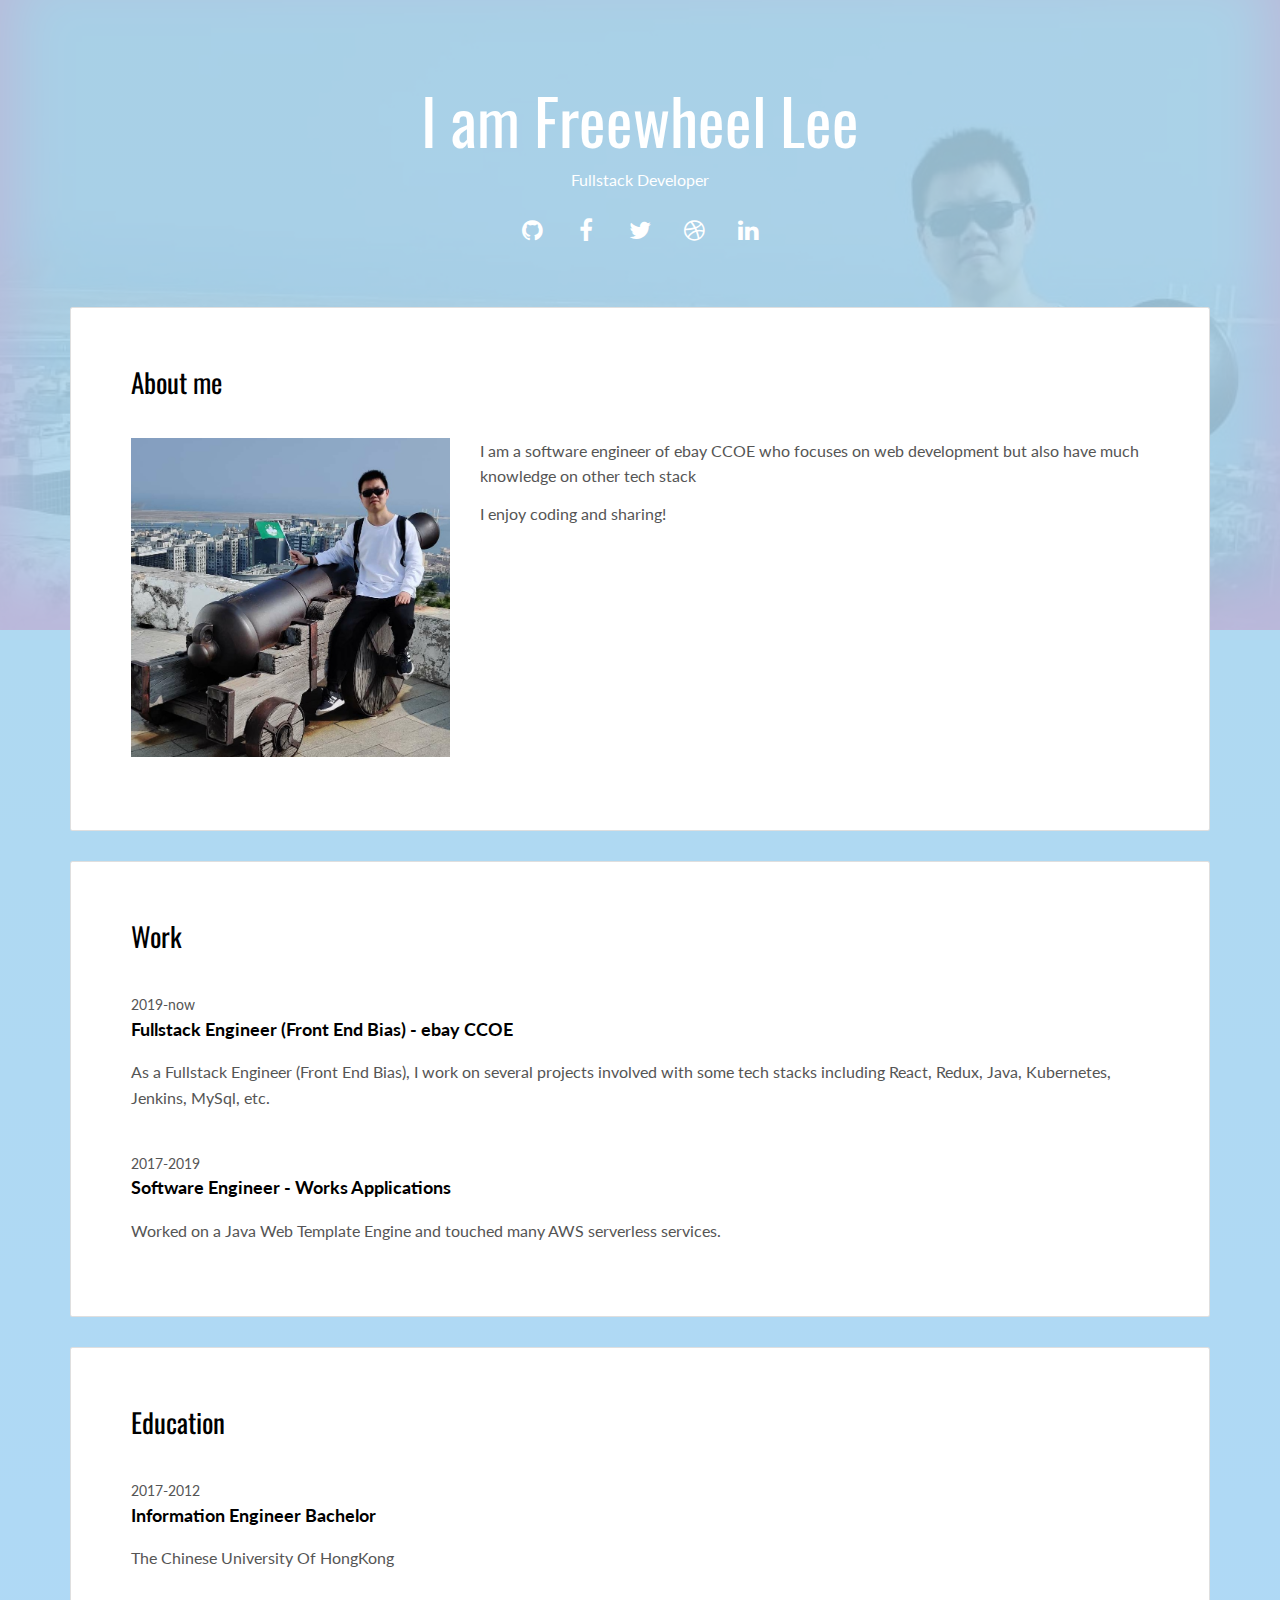
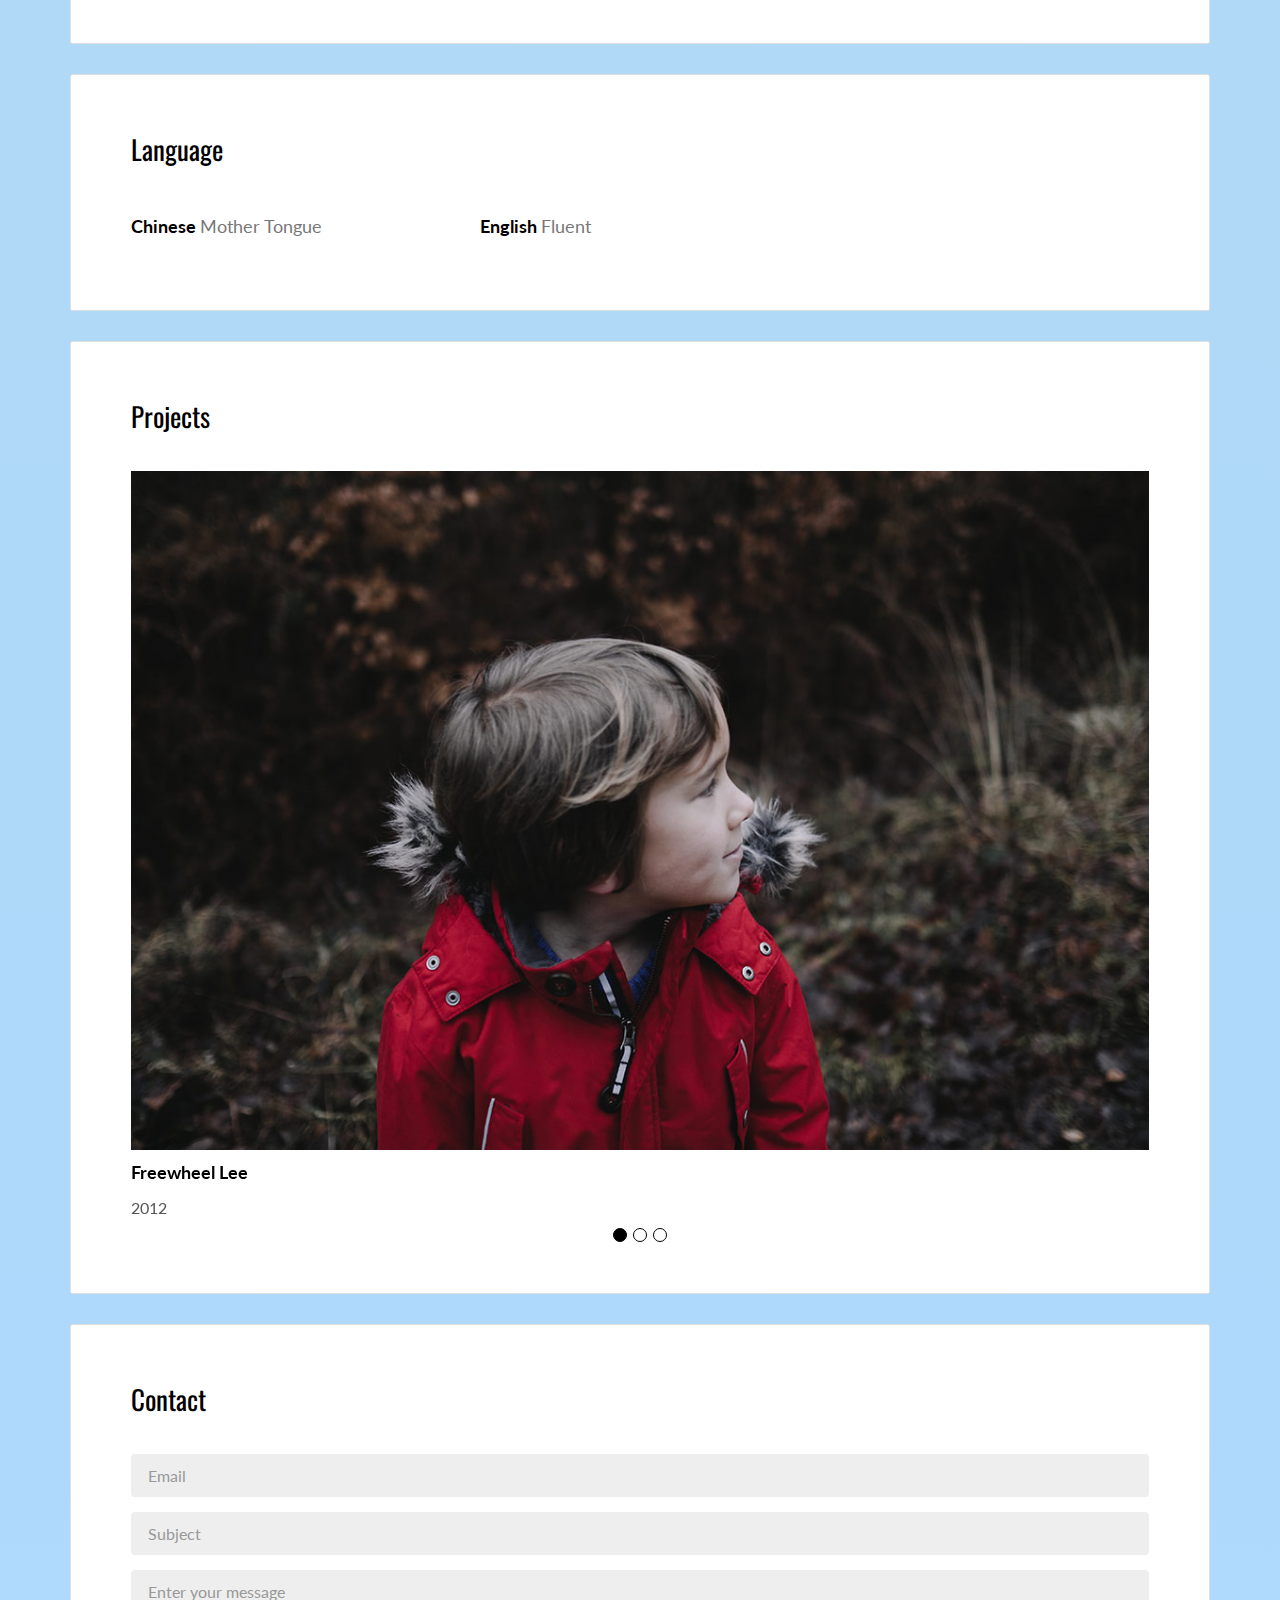
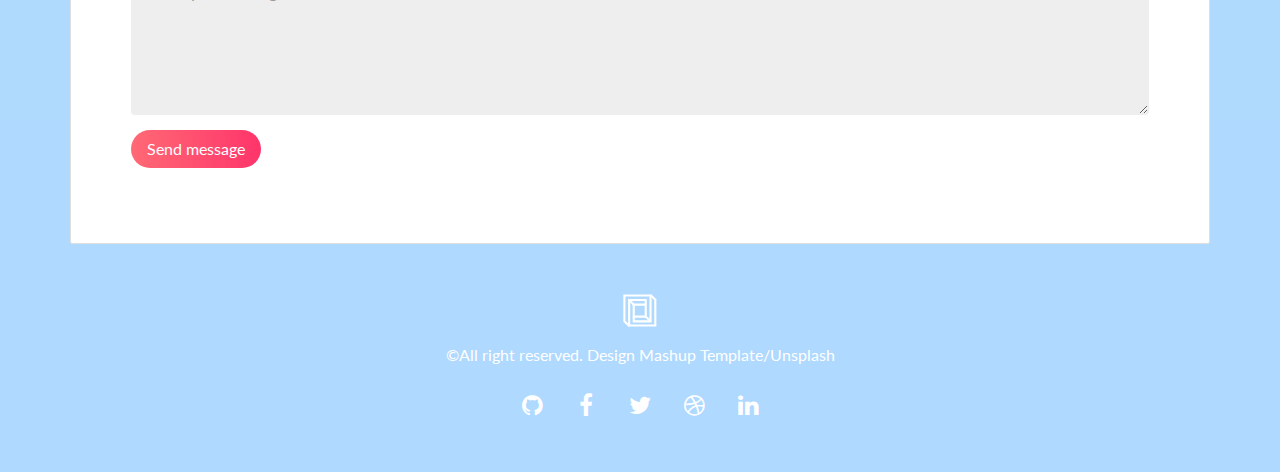
==== commit 872d23e9: "Update index.html" ====
--- a/index.html
+++ b/index.html
@@ -26,7 +26,7 @@
   <header class="white-text-container section-container">
     <div class="text-center">
       <h1>I am Freewheel Lee</h1>
-      <p>Web Developer</p>
+      <p>Fullstack Developer</p>
       <p>
         <a class="fa-icon fa-icon-2x" href="https://github.com/freewheel70" target="_blank" title="github">
           <i class="fa fa-github"></i>
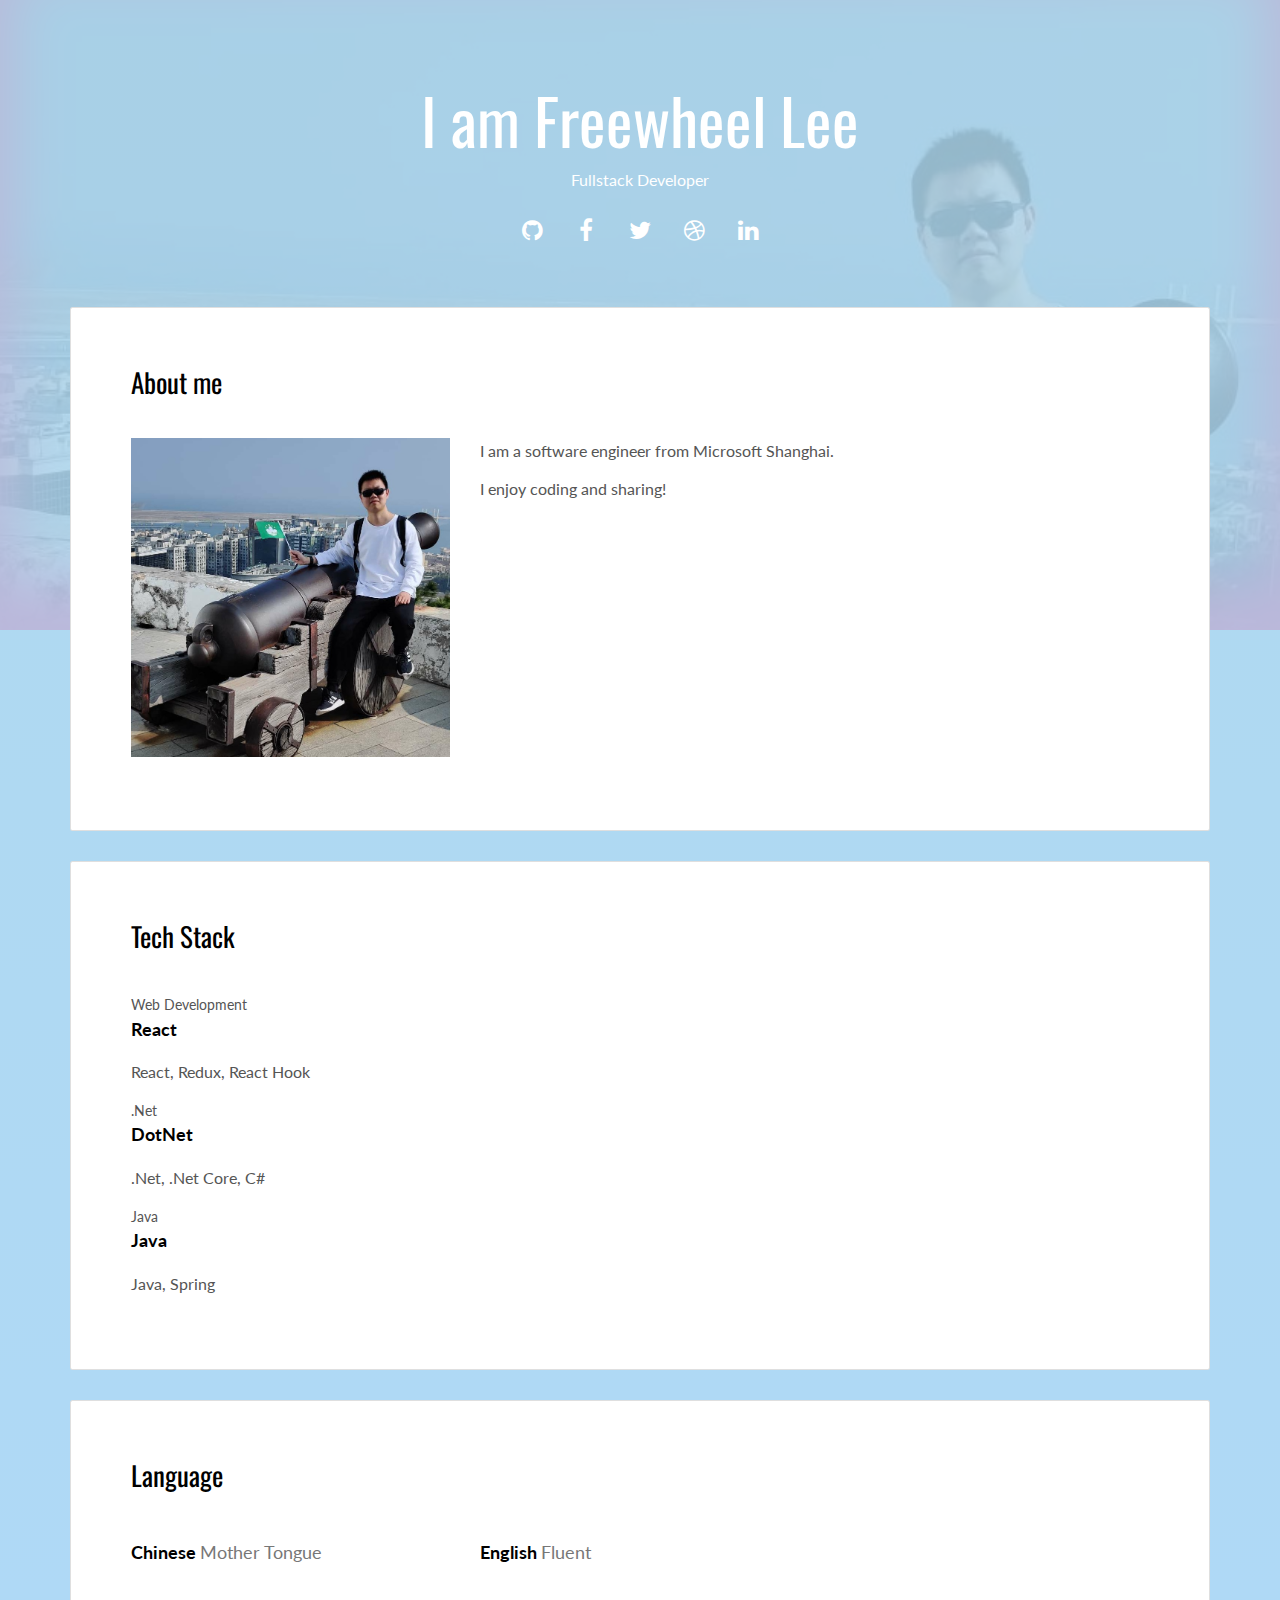
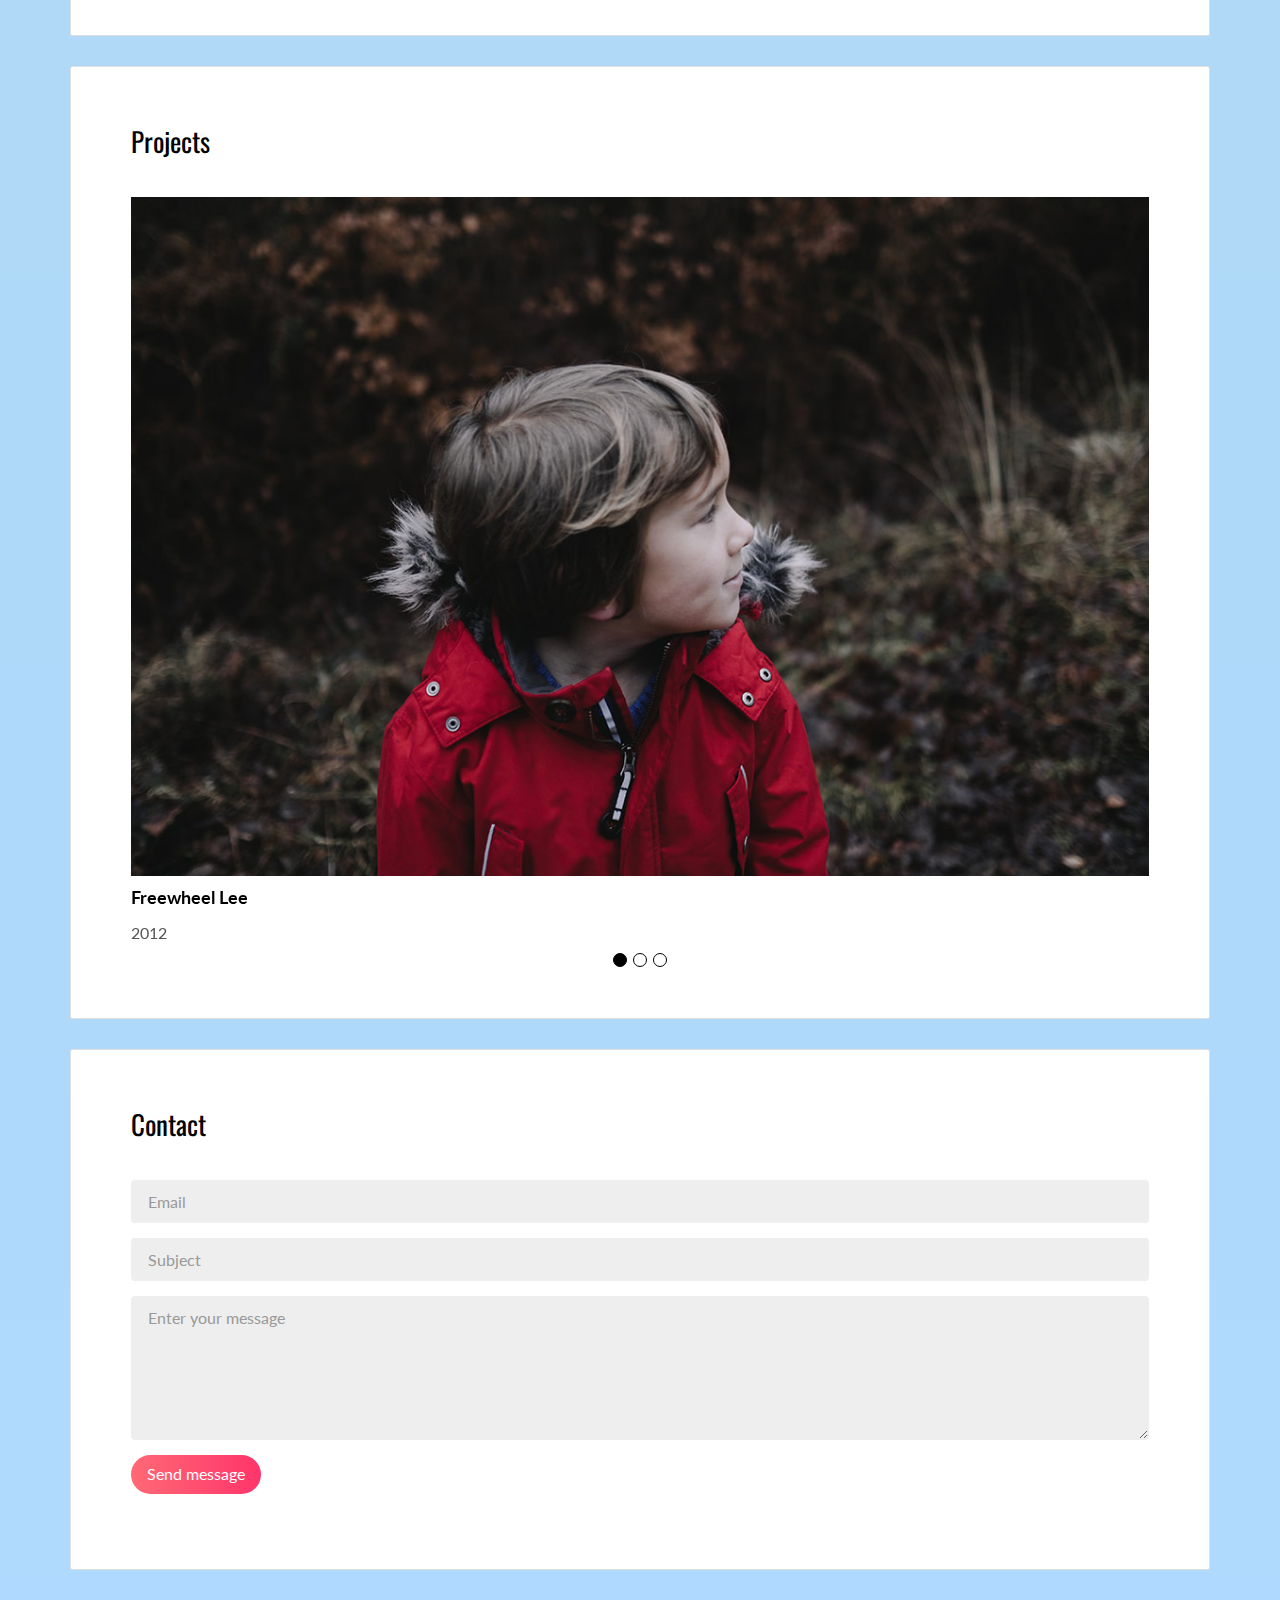
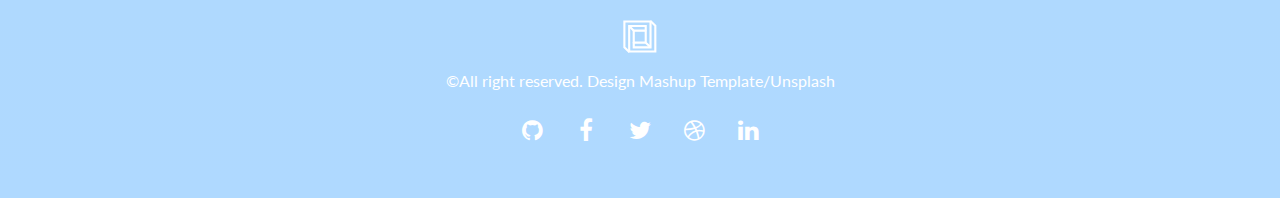
==== commit f585b2ea: "update github page" ====
--- a/index.html
+++ b/index.html
@@ -31,16 +31,16 @@
         <a class="fa-icon fa-icon-2x" href="https://github.com/freewheel70" target="_blank" title="github">
           <i class="fa fa-github"></i>
         </a>
-        <a class="fa-icon fa-icon-2x" href="https://facebook.com/" target="_blank" title="">
+        <a class="fa-icon fa-icon-2x" href="https://www.zhihu.com/people/freewheel-lee" target="_blank" title="">
           <i class="fa fa-facebook"></i>
         </a>
-        <a class="fa-icon fa-icon-2x" href="https://twitter.com/" target="_blank" title="">
+        <a class="fa-icon fa-icon-2x" href="https://www.zhihu.com/people/freewheel-lee" target="_blank" title="">
           <i class="fa fa-twitter"></i>
         </a>
-        <a class="fa-icon fa-icon-2x" href="https://dribbble.com/" target="_blank" title="">
+        <a class="fa-icon fa-icon-2x" href="https://www.zhihu.com/people/freewheel-lee" target="_blank" title="">
           <i class="fa fa-dribbble"></i>
         </a>
-        <a class="fa-icon fa-icon-2x" href="https://www.linkedin.com/" target="_blank" title="">
+        <a class="fa-icon fa-icon-2x" href="https://www.zhihu.com/people/freewheel-lee" target="_blank" title="">
           <i class="fa fa-linkedin"></i>
         </a>
       </p>
@@ -64,7 +64,7 @@
               </div>
               <div class="col-md-8">
 
-              <p>I am a software engineer of ebay CCOE who focuses on web development but also have much knowledge on other tech stack</p>
+              <p>I am a software engineer from Microsoft Shanghai.</p>
               <p>I enjoy coding and sharing!</p>
 
               </div>
@@ -72,61 +72,38 @@
           </div>
         </div>
 
-        <div class="card hide">
-          <div class="card-block">
-            <h2>Projects</h2>
-            <div class="row">
-              <div class="col-md-4">
-                <img src="assets/images/img-02.jpg" class="img-responsive" alt="">
-                <h3 class="h5">Amelia App</h3>
-                <p>June 2017</p>
-              </div>
-              <div class="col-md-4">
-                <img src="assets/images/img-03.jpg" class="img-responsive" alt="">
-                <h3 class="h5">Portland</h3>
-                <p>March 2017</p>
-              </div>
-              <div class="col-md-4">
-                <img src="assets/images/img-04.jpg" class="img-responsive" alt="">
-                <h3 class="h5">Denz for Nilon</h3>
-                <p>Jan 2017</p>
-              </div>
-            </div>
-          </div>
-        </div>
-
-        <div class="card">
-          <div class="card-block">
-            <h2>Work</h2>
-            <div class="work-experience">
-              <small class="date">2019-now</small>
-              <h3 class="h5 date-title">Fullstack Engineer (Front End Bias) - <a href="https://www.ebayinc.com/" title="Ebay CCOE">ebay CCOE</a></h3>
-
-              <p>As a Fullstack Engineer (Front End Bias), I work on several projects involved with some tech stacks including React, Redux, Java, Kubernetes, Jenkins, MySql, etc.</p>
-            </div>
-
-            <div class="work-experience">
-              <small class="date">2017-2019</small>
-              <h3 class="h5 date-title">Software Engineer - <a href="https://www.worksap.com/" title="">Works Applications</a></h3>
-
-              <p>Worked on a Java Web Template Engine and touched many AWS serverless services.</p>
-            </div>
-          </div>
-        </div>
-
-
-        <div class="card">
-          <div class="card-block">
-            <h2>Education</h2>
+
+        <div class="card">
+          <div class="card-block">
+            <h2>Tech Stack</h2>
             <div class="row">
               <div class="col-md-4">
                 <div class="education-experience">
-                  <small class="date">2017-2012</small>
-                  <h3 class="h5 date-title">Information Engineer Bachelor</h3>
-                  <p>The Chinese University Of HongKong</p>
-                </div>
-              </div>
-
+                  <small class="date">Web Development</small>
+                  <h3 class="h5 date-title">React</h3>
+                  <p>React, Redux, React Hook</p>
+                </div>
+              </div>
+            </div>
+            
+            <div class="row">
+              <div class="col-md-4">
+                <div class="education-experience">
+                  <small class="date">.Net</small>
+                  <h3 class="h5 date-title">DotNet</h3>
+                  <p>.Net, .Net Core, C#</p>
+                </div>
+              </div>
+            </div>
+            
+            <div class="row">
+              <div class="col-md-4">
+                <div class="education-experience">
+                  <small class="date">Java</small>
+                  <h3 class="h5 date-title">Java</h3>
+                  <p>Java, Spring</p>
+                </div>
+              </div>
             </div>
           </div>
         </div>
@@ -187,25 +164,7 @@
               <li data-target="#carousel-example-generic" data-slide-to="1"></li>
               <li data-target="#carousel-example-generic" data-slide-to="2"></li>
             </ol>
-
-          </div>
-          </div>
-        </div>
-
-        <div class="card hidden">
-          <div class="card-block">
-            <h2>Social Network</h2>
-            <div class="row">
-              <div class="col-md-3">
-                <p class="social-buttons"><a href="https://twitter.com/" title=""><span class="social-round-icon fa-icon"><i class="fa fa-twitter"></i></span>None</a></p>
-              </div>
-              <div class="col-md-3">
-                <p class="social-buttons"><a href="https://www.linkedin.com/" title=""><span class="social-round-icon fa-icon"><i class="fa fa-linkedin"></i></span>None</a></p>
-              </div>
-              <div class="col-md-3">
-                <p class="social-buttons"><a href="https://dribbble.com/" title=""><span class="social-round-icon fa-icon"><i class="fa fa-dribbble"></i></span>None</a></p>
-              </div>
-            </div>
+          </div>
           </div>
         </div>
 
@@ -245,16 +204,16 @@
           <a class="fa-icon fa-icon-2x" href="https://github.com/freewheel70" target="_blank" title="github">
             <i class="fa fa-github"></i>
           </a>
-          <a class="fa-icon fa-icon-2x" href="https://facebook.com/" title="" target="_blank">
+          <a class="fa-icon fa-icon-2x" href="https://www.zhihu.com/people/freewheel-lee" title="" target="_blank">
             <i class="fa fa-facebook"></i>
           </a>
-          <a class="fa-icon fa-icon-2x" href="https://twitter.com/" title="" target="_blank">
+          <a class="fa-icon fa-icon-2x" href="https://www.zhihu.com/people/freewheel-lee" title="" target="_blank">
             <i class="fa fa-twitter"></i>
           </a>
-          <a class="fa-icon fa-icon-2x" href="https://dribbble.com/" title="" target="_blank">
+          <a class="fa-icon fa-icon-2x" href="https://www.zhihu.com/people/freewheel-lee" title="" target="_blank">
             <i class="fa fa-dribbble"></i>
           </a>
-          <a class="fa-icon fa-icon-2x" href="https://www.linkedin.com/" title="" target="_blank">
+          <a class="fa-icon fa-icon-2x" href="https://www.zhihu.com/people/freewheel-lee" title="" target="_blank">
             <i class="fa fa-linkedin"></i>
           </a>
         </p>
